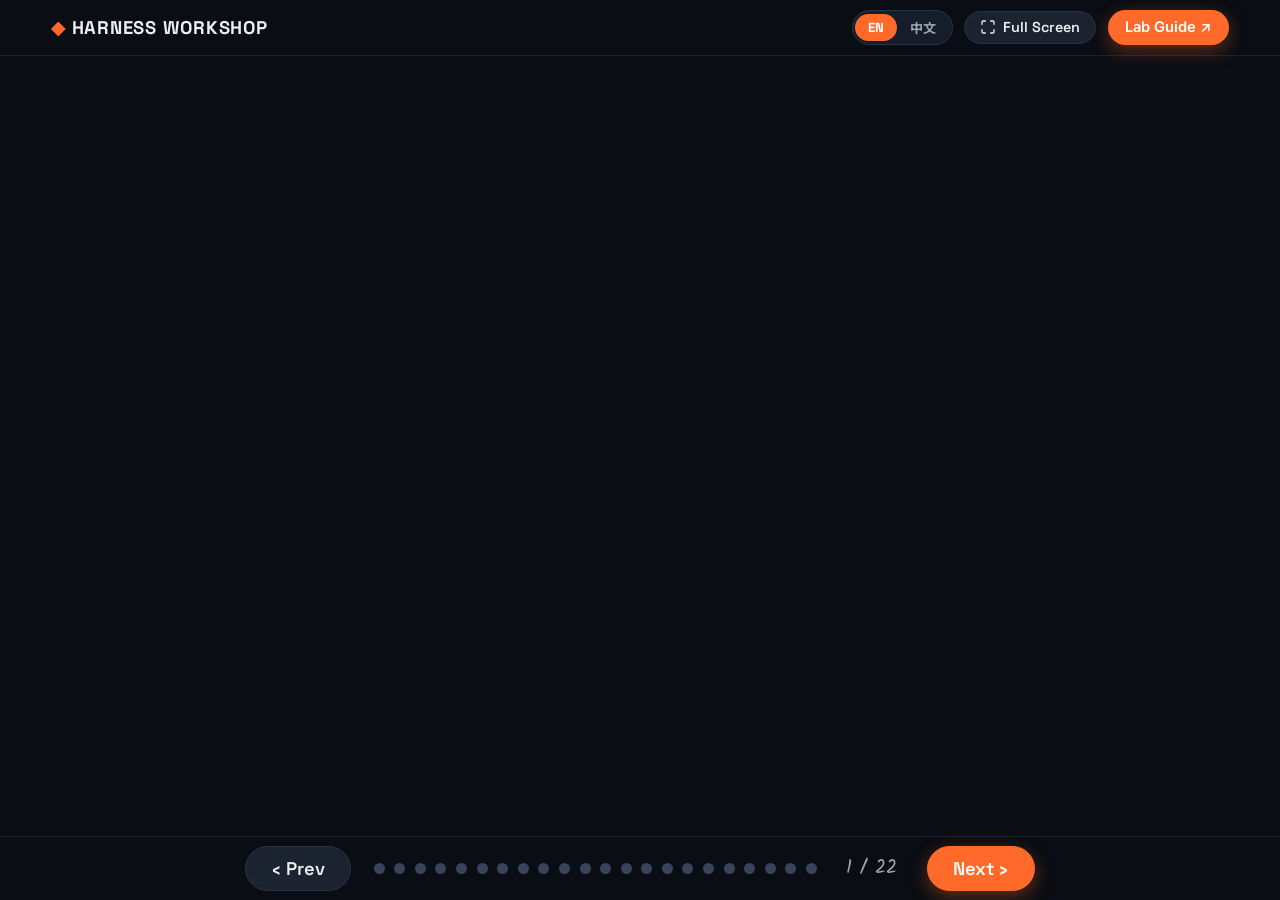
==== index.html @ 1cd55fbd "Harness Engineering 3-hour hands-on workshop site (maestro-site template, 22 slides + lab guide)" ====
<!DOCTYPE html>
<html lang="en">
<head>
<meta charset="UTF-8" />
<meta name="viewport" content="width=device-width, initial-scale=1.0, maximum-scale=1.0, user-scalable=no" />
<title>Harness Engineering — 3-Hour Hands-On Workshop</title>
<meta name="description" content="A 3-hour hands-on workshop from Harness Engineering: Design Patterns for Securing Long-Horizon Multi-Agent AI Systems, by Ken Huang. Ten runnable labs, no cloud account, no paid model API." />
<link rel="icon" type="image/svg+xml" href="assets/favicon.svg" />
<link rel="icon" type="image/png" sizes="32x32" href="assets/favicon-32.png" />
<link rel="icon" href="assets/favicon.ico" sizes="any" />
<link rel="apple-touch-icon" href="assets/apple-touch-icon.png" />
<meta name="theme-color" content="#0b0e14" />
<link rel="preconnect" href="https://fonts.googleapis.com" />
<link rel="preconnect" href="https://fonts.gstatic.com" crossorigin />
<link href="https://fonts.googleapis.com/css2?family=Space+Grotesk:wght@400;500;600;700&family=Inter:wght@400;500;600;700&family=Kalam:wght@400;700&family=Noto+Sans+SC:wght@400;500;600;700&display=swap" rel="stylesheet" />
<link rel="stylesheet" href="assets/style.css" />
</head>
<body>

<header class="bar">
  <span class="bar__brand"><span class="bar__logo">◆</span> HARNESS WORKSHOP</span>
  <span class="bar__title" id="slideTitle"></span>
  <div class="bar__actions">
    <div class="lang" role="group" aria-label="Language">
      <button type="button" class="lang__btn" data-lang="en">EN</button>
      <button type="button" class="lang__btn" data-lang="zh">中文</button>
    </div>
    <button class="bar__btn" id="fsBtn" aria-label="Toggle Fullscreen (F)" title="Toggle Fullscreen (F)">
      <svg class="icon icon--expand" viewBox="0 0 24 24" width="16" height="16" fill="none" stroke="currentColor" stroke-width="2" stroke-linecap="round" stroke-linejoin="round" aria-hidden="true"><path d="M8 3H5a2 2 0 0 0-2 2v3m18 0V5a2 2 0 0 0-2-2h-3m0 18h3a2 2 0 0 0 2-2v-3M3 16v3a2 2 0 0 0 2 2h3"/></svg>
      <svg class="icon icon--compress" viewBox="0 0 24 24" width="16" height="16" fill="none" stroke="currentColor" stroke-width="2" stroke-linecap="round" stroke-linejoin="round" aria-hidden="true"><path d="M8 3v3a2 2 0 0 1-2 2H3m18 0h-3a2 2 0 0 1-2-2V3m0 18v-3a2 2 0 0 1 2-2h3M3 16h3a2 2 0 0 1 2 2v3"/></svg>
      <span class="bar__btn-label" data-i18n="ui.fullscreen">Full Screen</span>
    </button>
    <a class="bar__cta" href="labs.html" data-i18n="ui.launch">Lab Guide ↗</a>
  </div>
</header>

<main class="deck" id="deck">

  <!-- ============ 1 · TITLE ============ -->
  <section class="slide slide--title" data-title="">
    <div class="slide__in center">
      <div class="hero__grid"></div>
      <span class="eyebrow">Hands-On Workshop · 3 Hours · 10 Labs</span>
      <h1 class="hero__title">Harness Engineering</h1>
      <p class="hero__acronym">Design Patterns for Securing <b>Long-Horizon</b> Multi-Agent AI Systems</p>
      <p class="hero__sub">Build the control plane. Run the labs. Read the evidence.</p>
      <p class="hero__by">Presented by <strong>Ken Huang</strong><br/>Fellow &amp; Co-Chair of CSA AI Safety Working Groups · CEO, DistributedApps.ai</p>
      <a class="hero__site" href="https://github.com/kenhuangus/Harness-Engineering-Design-Patterns" target="_blank" rel="noopener">github.com/kenhuangus/Harness-Engineering-Design-Patterns ↗</a>
    </div>
  </section>

  <!-- ============ 2 · ABOUT ============ -->
  <section class="slide" data-title="About Speaker">
    <div class="slide__in">
      <span class="kicker">About Speaker</span>
      <h2 class="h2">Ken Huang, CISSP</h2>
      <div class="about">
        <ul class="about__list">
          <li><span>📚</span> <span>AI Book Author &amp; Speaker (Harness Engineering, MAESTRO)</span></li>
          <li><span>🎓</span> <span>Adjunct Professor, University of San Francisco</span></li>
          <li><span>🛡️</span> <span>OWASP AIVSS Project Lead</span></li>
          <li><span>🤝</span> <span>Fellow &amp; Co-Chair of two CSA AI Safety Working Groups</span></li>
          <li><span>🔟</span> <span>Core Member, OWASP Top 10 for LLM Applications</span></li>
          <li><span>🏛️</span> <span>AIUC-1 Consortium Member</span></li>
          <li><span>🔬</span> <span>Grant Review Member for Schmidt Sciences</span></li>
          <li><span>🧑‍🏫</span> <span>EC-Council Instructor — Generative AI for Cyber Security</span></li>
          <li><span>🚀</span> <span>CEO of</span> <a class="link" href="https://distributedapps.ai/" target="_blank" rel="noopener noreferrer">DistributedApps.ai</a></li>
        </ul>
        <div class="about__books-card">
          <div class="about__books-header">
            <span>📚 The book for this workshop</span>
            <a href="https://www.amazon.com/dp/B0HF3F86YM" target="_blank" rel="noopener noreferrer">Amazon Page ➔</a>
          </div>
          <div style="padding:1rem;display:flex;gap:1rem;align-items:center">
            <a href="https://www.amazon.com/dp/B0HF3F86YM" target="_blank" rel="noopener noreferrer"><img src="assets/images/books/harness_engineering.jpg" alt="Harness Engineering book cover" style="width:150px" /></a>
            <div>
              <p style="margin:.2rem 0"><strong>Harness Engineering</strong></p>
              <p style="margin:.2rem 0">Design Patterns for Securing Long-Horizon Multi-Agent AI Systems</p>
              <p style="margin:.2rem 0">Packt · 10 chapters · Ken Huang</p>
              <p style="margin:.2rem 0">Companion labs: <a class="link" href="https://github.com/kenhuangus/Harness-Engineering-Design-Patterns" target="_blank" rel="noopener">Harness-Engineering-Design-Patterns</a></p>
            </div>
          </div>
        </div>
      </div>
    </div>
  </section>

  <!-- ============ 3 · THESIS ============ -->
  <section class="slide" data-title="The Thesis">
    <div class="slide__in">
      <span class="kicker">The Thesis · Chapter 1</span>
      <h2 class="h2">The harness is the control plane. Not the prompt.</h2>
      <p class="lead">A long-horizon agent reads new context, delegates to new agents, resumes tomorrow, and changes memory. A prompt cannot check those transitions. A harness can.</p>
      <div class="labgrid--3">
        <div class="card"><h3 class="h3">What the harness mediates</h3><p>What agents may know, remember, decide, delegate, execute, observe, resume, and improve.</p></div>
        <div class="card"><h3 class="h3">How you judge it</h3><p>Every control leaves evidence: a decision, a checkpoint, a ledger entry, a trace envelope, a hash.</p></div>
        <div class="card"><h3 class="h3">How you improve it</h3><p>Hill climbing with mandatory gates. A step counts only when the score rises and identity, intent, tool, runtime, and evidence gates stay in place.</p></div>
      </div>
      <p class="lead" style="margin-top:1rem">Today you run that argument as code. No cloud account. No paid model API. No live secrets. Python 3.11+ and the standard library only.</p>
    </div>
  </section>

  <!-- ============ 4 · AGENDA ============ -->
  <section class="slide" data-title="Agenda · 180 Minutes">
    <div class="slide__in">
      <span class="kicker">Agenda · 180 Minutes</span>
      <h2 class="h2">Four blocks. Ten labs. One capstone.</h2>
      <div class="timeline">
        <div class="card"><div class="t-time">0:00–0:10</div><div class="t-name">Setup</div><p>Clone, install, run all 10 labs. Green check before Block A.</p></div>
        <div class="card"><div class="t-time">0:10–0:45</div><div class="t-name">Block A · Ch 1–2</div><p>Control plane. Graduated autonomy.</p></div>
        <div class="card"><div class="t-time">0:45–1:25</div><div class="t-name">Block B · Ch 3–5</div><p>Identity. Intent. Context.</p></div>
        <div class="card"><div class="t-time">1:25–2:05</div><div class="t-name">Block C · Ch 6–8</div><p>Memory. Observability. Runtime steering.</p></div>
        <div class="card"><div class="t-time">2:05–2:45</div><div class="t-name">Block D · Ch 9–10</div><p>Fleet. Data governance. Capstone.</p></div>
        <div class="card"><div class="t-time">2:45–3:00</div><div class="t-name">Debrief</div><p>Production mapping. What to do Monday.</p></div>
      </div>
      <p class="lead">Each block follows the same rhythm: 10 minutes of concept, 20–25 minutes of hands-on lab, 5 minutes of evidence review. The lab guide lists every command and every expected result.</p>
    </div>
  </section>

  <!-- ============ 5 · SETUP ============ -->
  <section class="slide" data-title="Setup · 10 Minutes">
    <div class="slide__in">
      <span class="kicker">Setup · 0:00–0:10</span>
      <h2 class="h2">Get to a green run before Block A</h2>
      <div class="code">git clone https://github.com/kenhuangus/Harness-Engineering-Design-Patterns.git
cd Harness-Engineering-Design-Patterns
python3 -m venv .venv &amp;&amp; source .venv/bin/activate
python -m pip install -e .
python -m harnesslab.cli list
python -m harnesslab.cli run all</div>
      <ul class="check">
        <li><b>Check 1:</b> <code>harnesslab list</code> shows ch01–ch10.</li>
        <li><b>Check 2:</b> <code>run all</code> prints PASS for all 10 chapters. ch01 scores 0.980. ch02–ch10 score 1.000.</li>
        <li><b>Check 3:</b> <code>python -m unittest discover -s tests</code> prints OK, 5 tests.</li>
      </ul>
      <p class="lead">Stuck on install? Use a virtual environment. System Python on Debian/Ubuntu refuses <code>pip install</code> outside a venv (PEP 668). No API key, no account, and no network call is needed after the clone.</p>
    </div>
  </section>

  <!-- ============ 6 · BLOCK A CONCEPT ============ -->
  <section class="slide" data-title="Block A · Ch 1 Control Plane">
    <div class="slide__in">
      <span class="kicker">Block A · 0:10–0:45 · Chapter 1</span>
      <h2 class="h2">Eight planes. One unsafe swarm.</h2>
      <p class="lead">Chapter 1 starts with <code>shared-deploy-swarm</code>: a planner, researcher, coder, and deployer share one broad credential, mix public issue comments with internal notes, and deploy with no checkpoint. The lab maps that swarm to a secure harness.</p>
      <div class="labgrid--3">
        <div class="card"><h3 class="h3">Identity · Intent · Tools</h3><p>Named agents. Purpose-bound contracts. Registered tools with risk and data class.</p></div>
        <div class="card"><h3 class="h3">Context · Memory</h3><p>Trust tiers and provenance. A firewall on durable memory writes.</p></div>
        <div class="card"><h3 class="h3">Runtime · Evidence · Governance</h3><p>Checkpoints and pause. A control-evidence matrix. Hill-climb rules that keep mandatory gates.</p></div>
      </div>
      <p class="lead">Book sections 1.1–1.12: the new problem, the control plane, the vocabulary, threat modeling, benchmarks, and hill climbing as controlled improvement.</p>
    </div>
  </section>

  <!-- ============ 7 · LAB A1 ============ -->
  <section class="slide slide--alt" data-title="Lab A1 · ch01">
    <div class="slide__in">
      <span class="kicker">Lab A1 · Chapter 1 · 15 minutes</span>
      <h2 class="h2">Run ch01. Read the decisions, not the summary.</h2>
      <div class="code">python -m harnesslab.cli run ch01 --json &gt; ch01.json
python -m chapters.ch01.run</div>
      <ul class="check">
        <li><b>Find:</b> the safe patch to the internal repo — allowed, because intent, tool gateway, budget, and data routing agree.</li>
        <li><b>Find:</b> five blocked or escalated paths — poisoned memory write, vault read, deploy attempt, privileged operation, unapproved egress.</li>
        <li><b>Find:</b> the quarantined external comment — injection markers plus the lethal-trifecta pattern (private data + tool + external sink).</li>
        <li><b>Find:</b> the checkpoint before deployment, and the hill-climb path 0.24 → 0.96 across six accepted candidates.</li>
      </ul>
      <p class="lead">Expected result: <span class="score">PASS, score 0.980</span>. Compare your run with the committed evidence in <code>chapters/ch01/LabResult/</code>.</p>
    </div>
  </section>

  <!-- ============ 8 · CH2 CONCEPT ============ -->
  <section class="slide" data-title="Block A · Ch 2 Autonomy">
    <div class="slide__in">
      <span class="kicker">Block A · Chapter 2 · The Reversibility Test</span>
      <h2 class="h2">Autonomy is a ladder, not a switch.</h2>
      <p class="lead">Chapter 2 sorts actions by reversibility: read-only, reversible write, costly reversible, irreversible. A read is not a customer email. A customer email is not a deleted record. Each level gets its own control.</p>
      <div class="labgrid--3">
        <div class="card"><h3 class="h3">Automatic</h3><p>Low-risk work runs. Capability budgets cap the spend per run and across runs.</p></div>
        <div class="card"><h3 class="h3">Supervised</h3><p>Externally visible work queues for a human. The approval packet binds the decision to the exact payload.</p></div>
        <div class="card"><h3 class="h3">Blocked</h3><p>Some controls are non-waivable. No reviewer may approve secret access by waiver.</p></div>
      </div>
      <p class="lead">Book section 2.13, the Autonomy Review Board: mission, action catalog, approval workflow, budgets, long-horizon controls, evidence. Use it in the capstone to judge your own extension.</p>
    </div>
  </section>

  <!-- ============ 9 · LAB A2 ============ -->
  <section class="slide slide--alt" data-title="Lab A2 · ch02">
    <div class="slide__in">
      <span class="kicker">Lab A2 · Chapter 2 · 15 minutes</span>
      <h2 class="h2">Run ch02. Watch the budget run out.</h2>
      <div class="code">python -m harnesslab.cli run ch02 --json</div>
      <ul class="check">
        <li><b>Find:</b> the reversible patch — allowed. The customer communication — queued for review, not sent.</li>
        <li><b>Find:</b> the budget-exhaustion denial, and the blocked irreversible customer-data action.</li>
        <li><b>Find:</b> the rejected secret-access waiver, the renewed long-running lease after expiry, and the rollback hook after the reversible write.</li>
      </ul>
      <p class="lead">Expected result: <span class="score">PASS, score 1.000</span>. Discussion: which of your own agent actions belong on each rung, and what is the maximum harm one run may cause before it stops?</p>
    </div>
  </section>

  <!-- ============ 10 · BLOCK B CONCEPT ============ -->
  <section class="slide" data-title="Block B · Ch 3 Identity + Ch 4 Intent">
    <div class="slide__in">
      <span class="kicker">Block B · 0:45–1:25 · Chapters 3–4</span>
      <h2 class="h2">Who is acting, and for what purpose?</h2>
      <p class="lead">Chapter 3 replaces shared tokens with per-agent and per-task identity: short-lived, audience-bound, revocable credentials, with a delegation chain that names the parent. Chapter 4 binds the run to an intent contract: tools, data, risk, evidence, and when reauthorization is required.</p>
      <div class="labgrid">
        <div class="card"><h3 class="h3">Identity envelope</h3><p>Agent, task, credential, delegation, audience, resource. Verification needs both the allow and the deny: the same credential must work for ticketing and fail for the repo.</p></div>
        <div class="card"><h3 class="h3">Intent contract</h3><p>“Help with billing” is not an all-access pass. Drift is detected when the run reads new context, resumes, or follows a subgoal outside the approved purpose. Objective hijacking is a drift case, not a new category.</p></div>
      </div>
      <p class="lead">Book sections 3.3–3.10 and 4.2–4.7. Long-horizon point: credentials expire, pause, resume, and renew. Intent expires too, and resume must revalidate it.</p>
    </div>
  </section>

  <!-- ============ 11 · LAB B1 ============ -->
  <section class="slide slide--alt" data-title="Lab B1 · ch03 + ch04">
    <div class="slide__in">
      <span class="kicker">Lab B1 · Chapters 3–4 · 20 minutes</span>
      <h2 class="h2">Run ch03, then ch04. Trace one credential.</h2>
      <div class="code">python -m harnesslab.cli run ch03 --json
python -m harnesslab.cli run ch04 --json</div>
      <ul class="check">
        <li><b>ch03:</b> four agent identities (planner, reader, patcher, auditor), separate task identities, audience mismatch on the repo, expired credential denied, delegation chain <code>agent-planner → agent-patcher</code>, revocation denied on re-use.</li>
        <li><b>ch04:</b> the billing remediation agent stays inside its purpose. Tool scope, data scope, risk, evidence, stale goals, and resume state are each checked. Work outside the purpose needs a new authorization.</li>
      </ul>
      <p class="lead">Expected results: <span class="score">PASS, 1.000</span> for both. Exercise: write the intent contract for one workflow you own — tools, data, risk ceiling, evidence, expiry — in five lines.</p>
    </div>
  </section>

  <!-- ============ 12 · CH5 CONCEPT ============ -->
  <section class="slide" data-title="Block B · Ch 5 Context">
    <div class="slide__in">
      <span class="kicker">Block B · Chapter 5 · Trust Tiers</span>
      <h2 class="h2">Context is a security boundary.</h2>
      <p class="lead">Chapter 5 asks which classified, provenance-bound, freshness-checked context is safe to release into this step of this run. Relevance is not authority. A public issue comment can be relevant and still carry instructions.</p>
      <div class="labgrid--3">
        <div class="card"><h3 class="h3">Trust tiers</h3><p>Release only fresh, trusted context. Provenance must be able to testify where each item came from.</p></div>
        <div class="card"><h3 class="h3">Quarantine</h3><p>External material is isolated, not deleted. Quarantine evidence is preserved for review.</p></div>
        <div class="card"><h3 class="h3">Lethal trifecta</h3><p>Private data + tool access + external sink, in one step, is blocked. Each part alone looks harmless.</p></div>
      </div>
      <p class="lead">Book sections 5.4–5.9: trust tiers, provenance, isolation and quarantine, poisoning in RAG, tools, and subagents, profile-based configuration, compaction and refresh.</p>
    </div>
  </section>

  <!-- ============ 13 · LAB B2 ============ -->
  <section class="slide slide--alt" data-title="Lab B2 · ch05">
    <div class="slide__in">
      <span class="kicker">Lab B2 · Chapter 5 · 15 minutes</span>
      <h2 class="h2">Run ch05. Quarantine the poisoned item.</h2>
      <div class="code">python -m harnesslab.cli run ch05 --json</div>
      <ul class="check">
        <li><b>Find:</b> the high-assurance context profile selected, and only fresh trusted context released.</li>
        <li><b>Find:</b> the external item quarantined with its findings, and the lethal-trifecta egress blocked.</li>
        <li><b>Find:</b> the checkpoint taken for the long-running agent, with quarantine evidence persisted.</li>
      </ul>
      <p class="lead">Expected result: <span class="score">PASS, score 1.000</span>. Discussion: where does untrusted text enter your own pipeline — tickets, web pages, tool output, subagent summaries — and which tier does each source sit in?</p>
    </div>
  </section>

  <!-- ============ 14 · BLOCK C CONCEPT ============ -->
  <section class="slide" data-title="Block C · Ch 6 Memory + Ch 7 Observability">
    <div class="slide__in">
      <span class="kicker">Block C · 1:25–2:05 · Chapters 6–7</span>
      <h2 class="h2">Memory changes future behavior. Traces prove it.</h2>
      <p class="lead">Chapter 6 gates memory writes: candidate state becomes authorized memory only through a firewall, a ledger, and a handoff path. Chapter 7 turns traces into evidence: decision traces, evidence envelopes, artifact hashes, and evals as executable risk controls.</p>
      <div class="labgrid">
        <div class="card"><h3 class="h3">Memory firewall + ledger</h3><p>Writes are gated by source trust. Promotion goes through handoff. Tenants are isolated. Records expire by TTL. Poisoned memory is tombstoned on rollback, not silently edited.</p></div>
        <div class="card"><h3 class="h3">Evidence traces</h3><p>Redacted spans, sealed evidence, replay bundles. A benchmark regression is proof, not an opinion. Recursive self-improvement stops at a governance boundary.</p></div>
      </div>
      <p class="lead">Book sections 6.3–6.7 and 7.2–7.9. Long-horizon point: memory and traces outlive the run that created them. That is why both need a control plane.</p>
    </div>
  </section>

  <!-- ============ 15 · LAB C1 ============ -->
  <section class="slide slide--alt" data-title="Lab C1 · ch06 + ch07">
    <div class="slide__in">
      <span class="kicker">Lab C1 · Chapters 6–7 · 20 minutes</span>
      <h2 class="h2">Run ch06, then ch07. Follow one memory record.</h2>
      <div class="code">python -m harnesslab.cli run ch06 --json
python -m harnesslab.cli run ch07 --json</div>
      <ul class="check">
        <li><b>ch06:</b> a gated write, a handoff promotion, a ledger entry, tenant isolation, a TTL expiry, and a tombstone on rollback. A poisoned write is denied before it becomes durable behavior.</li>
        <li><b>ch07:</b> a risky action observed with redacted traces, evidence sealed with artifact hashes, a replay bundle built, a benchmark regression detected, and a hill-climbing eval loop governed.</li>
      </ul>
      <p class="lead">Expected results: <span class="score">PASS, 1.000</span> for both. Exercise: name the one artifact from each lab an auditor would ask for first, and why.</p>
    </div>
  </section>

  <!-- ============ 16 · CH8 CONCEPT ============ -->
  <section class="slide" data-title="Block C · Ch 8 Runtime Steering">
    <div class="slide__in">
      <span class="kicker">Block C · Chapter 8 · After the Run Starts</span>
      <h2 class="h2">Steer a run that is already in motion.</h2>
      <p class="lead">Chapters 1–7 shape a run before it starts. Chapter 8 covers the rest: a ticket gains a hostile comment mid-run, a tool is reclassified, a new policy lands while the agent is halfway through a task. The harness must intervene without destroying forensic evidence.</p>
      <div class="labgrid--3">
        <div class="card"><h3 class="h3">Observe → warn → pause</h3><p>Intervention is graded. Not every signal is a kill.</p></div>
        <div class="card"><h3 class="h3">Block → kill → contain</h3><p>Unsafe output is blocked. A retrying subtask is killed. A compromised part is contained.</p></div>
        <div class="card"><h3 class="h3">Recover → replay → compensate</h3><p>Resume from a checkpoint. Replay the evidence. Roll back with compensation. Bounded policy overlays expire.</p></div>
      </div>
      <p class="lead">Book sections 8.1–8.5: approvals to interrupts, runtime policy injection, circuit breakers and kill switches, containment, checkpoints, replay, fork, and rollback.</p>
    </div>
  </section>

  <!-- ============ 17 · LAB C2 ============ -->
  <section class="slide slide--alt" data-title="Lab C2 · ch08">
    <div class="slide__in">
      <span class="kicker">Lab C2 · Chapter 8 · 15 minutes</span>
      <h2 class="h2">Run ch08. Pause the run, keep the evidence.</h2>
      <div class="code">python -m harnesslab.cli run ch08 --json</div>
      <ul class="check">
        <li><b>Find:</b> the warning on hostile context, then the pause, the blocked unsafe output, and the killed retrying subtask.</li>
        <li><b>Find:</b> recovery from checkpoint, replay of evidence, safe rollback with compensation, and the bounded policy overlay expiring before completion.</li>
      </ul>
      <p class="lead">Expected result: <span class="score">PASS, score 1.000</span>. Discussion: in your own platform, who can pause a live run, and does the pause preserve a resumable state?</p>
    </div>
  </section>

  <!-- ============ 18 · BLOCK D CONCEPT ============ -->
  <section class="slide" data-title="Block D · Ch 9 Fleet + Ch 10 Governance">
    <div class="slide__in">
      <span class="kicker">Block D · 2:05–2:45 · Chapters 9–10</span>
      <h2 class="h2">One safe agent is not a safe fleet.</h2>
      <p class="lead">Chapter 9 admits work before executing it: tenant bulkheads, fair admission, back-pressure, idempotent retries, compromised-worker containment, capacity governance. Chapter 10 makes data governance runtime: classification is a fact carried through tools, memory, traces, and output — not a note in a policy document.</p>
      <div class="labgrid">
        <div class="card"><h3 class="h3">Fleet</h3><p>Work is admitted, queued, and leased. Back-pressure is a signal. Retries repeat only idempotent actions. A compromised worker is quarantined, not trusted to self-report.</p></div>
        <div class="card"><h3 class="h3">Data governance</h3><p>Labels persist across resume. Egress and residency are checked at runtime. Secret leakage escalates. Erasure is proved across memory and trace evidence.</p></div>
      </div>
      <p class="lead">Book sections 9.2–9.8 and 10.3–10.10. Long-horizon point: scale and data handling are where a demo that looked safe becomes a system that fails quietly.</p>
    </div>
  </section>

  <!-- ============ 19 · LAB D ============ -->
  <section class="slide slide--alt" data-title="Lab D · ch09 + ch10">
    <div class="slide__in">
      <span class="kicker">Lab D · Chapters 9–10 · 20 minutes</span>
      <h2 class="h2">Run ch09, then ch10. Break the fleet on purpose.</h2>
      <div class="code">python -m harnesslab.cli run ch09 --json
python -m harnesslab.cli run ch10 --json</div>
      <ul class="check">
        <li><b>ch09:</b> tenant bulkheads, queues, quotas, rate-limit back-pressure, an idempotent retry, a quarantined compromised worker, and a capacity epoch.</li>
        <li><b>ch10:</b> labeled data routed through approved profiles, unsafe egress blocked, residency drift blocked, secret leakage escalated, labels persisted across resume, erasure proved.</li>
      </ul>
      <p class="lead">Expected results: <span class="score">PASS, 1.000</span> for both. These two labs are the capstone input: pick one failure from either lab and extend it.</p>
    </div>
  </section>

  <!-- ============ 20 · CAPSTONE ============ -->
  <section class="slide" data-title="Capstone · Extend One Lab">
    <div class="slide__in">
      <span class="kicker">Capstone · 2:25–2:45 · 20 minutes</span>
      <h2 class="h2">Extend one lab with one realistic failure.</h2>
      <p class="lead">Pick one. Implement it in the chapter scenario, run it, and show the new decision in the JSON. The control must preserve useful agency while the run stays bounded, justified, traced, interruptible, and recoverable.</p>
      <div class="labgrid--3">
        <div class="card"><h3 class="h3">1 · Stale approval</h3><p>An approval granted before a pause is used after resume. Require reauthorization.</p></div>
        <div class="card"><h3 class="h3">2 · Borrowed credential</h3><p>A subagent uses its parent credential. Deny it; issue a task-scoped credential instead.</p></div>
        <div class="card"><h3 class="h3">3 · Poisoned memory</h3><p>An untrusted source promotes a durable rule. Gate the write; tombstone the record.</p></div>
        <div class="card"><h3 class="h3">4 · Thin trace</h3><p>A trace omits an artifact hash. Fail the eval until the envelope is complete.</p></div>
        <div class="card"><h3 class="h3">5 · Unsafe retry</h3><p>A retry repeats a non-idempotent action. Make the retry idempotent or block it.</p></div>
        <div class="card"><h3 class="h3">6 · Lost label</h3><p>A data label disappears before egress. Block egress until the label is restored.</p></div>
      </div>
      <p class="lead">Demo format, 2 minutes per team: the failure, the control, the decision in the JSON, and the artifact an auditor would read.</p>
    </div>
  </section>

  <!-- ============ 21 · PRODUCTION ============ -->
  <section class="slide slide--dark" data-title="Production Mapping">
    <div class="slide__in">
      <span class="kicker kicker--light">Debrief · 2:45–3:00</span>
      <h2 class="h2 h2--light">Where each pattern lives in production</h2>
      <p class="lead lead--light">Do not copy the lab code into production. Map each decision to the system that owns it, then ask what evidence would convince a reviewer that the control worked.</p>
      <table class="ftable" style="color:#eceef2">
        <thead><tr><th>Lab control</th><th>Production owner</th><th>Evidence to demand</th></tr></thead>
        <tbody>
          <tr><td>Credential broker, delegation chain</td><td>Identity plane / model gateway</td><td>Audience-bound credential, revocation record</td></tr>
          <tr><td>Intent contract, drift detection</td><td>Workflow engine / policy engine</td><td>Contract version, reauthorization event</td></tr>
          <tr><td>Context firewall, quarantine</td><td>Retrieval pipeline / tool gateway</td><td>Quarantine record with provenance</td></tr>
          <tr><td>Memory firewall, ledger</td><td>Memory service</td><td>Ledger entry, tombstone on rollback</td></tr>
          <tr><td>Trace envelope, evals</td><td>Observability backend / CI</td><td>Artifact hash, regression result</td></tr>
          <tr><td>Pause, checkpoint, rollback</td><td>Runtime / platform service</td><td>Checkpoint id, resume validation</td></tr>
          <tr><td>Bulkheads, quotas, idempotency</td><td>Fleet scheduler</td><td>Admission record, retry key</td></tr>
          <tr><td>Classification, egress, erasure</td><td>Data governance gateway</td><td>Label lineage, erasure proof</td></tr>
        </tbody>
      </table>
    </div>
  </section>

  <!-- ============ 22 · CLOSE ============ -->
  <section class="slide slide--dark" data-title="Close">
    <div class="slide__in">
      <div class="contact">
        <div>
          <span class="kicker kicker--light">Close · What to do Monday</span>
          <h2 class="h2 h2--light">Leave with one contract, not ten terms.</h2>
          <p class="lead lead--light">1 · Pick one agent workflow you own. 2 · Write its intent contract: tools, data, risk ceiling, evidence, expiry. 3 · Run the matching HarnessLab chapter against it. 4 · Bring the gaps to an Autonomy Review Board (Chapter 2, section 2.13).</p>
          <div class="sources">
            <span class="sources__label">Resources</span>
            <a href="https://github.com/kenhuangus/Harness-Engineering-Design-Patterns" target="_blank" rel="noopener">Labs repo — Harness-Engineering-Design-Patterns ↗</a>
            <a href="https://www.amazon.com/dp/B0HF3F86YM" target="_blank" rel="noopener">Book — Harness Engineering (Packt) ↗</a>
            <a href="labs.html">Lab Guide — full commands and expected results ↗</a>
            <a href="https://kenhuangus.github.io/maestro-site/" target="_blank" rel="noopener">MAESTRO — the companion threat-modeling deck ↗</a>
          </div>
          <a class="btn btn--accent" href="https://github.com/kenhuangus/Harness-Engineering-Design-Patterns" target="_blank" rel="noopener">Clone the labs ↗</a>
        </div>
        <figure class="contact__card">
          <img src="assets/contact-card.png" alt="Ken Huang contact card with QR code" />
        </figure>
      </div>
    </div>
  </section>

</main>

<nav class="ctrl">
  <button class="ctrl__btn" id="prevBtn" aria-label="Previous slide" data-i18n="ui.prev" data-i18n-aria="ui.prevAria">‹ Prev</button>
  <div class="dots" id="dots"></div>
  <span class="ctrl__count" id="count">1 / 22</span>
  <button class="ctrl__btn ctrl__btn--accent" id="nextBtn" aria-label="Next slide" data-i18n="ui.next" data-i18n-aria="ui.nextAria">Next ›</button>
</nav>
<div class="progress" id="progress"></div>

<script src="assets/i18n.js"></script>
<script src="assets/rough.min.js"></script>
<script src="assets/deck.js"></script>
</body>
</html>
---- assets/style.css ----
/* ============ MAESTRO slide deck — GauntletAI-inspired ============
   Scaled +25% Text & Layout for Maximum Fullscreen Impact
   ================================================================== */
:root{
  --ink:#0b0e14; --ink-2:#11151f; --paper:#fdfcf9; --paper-2:#f4f1ea;
  --line:#e6e1d6; --text:#1c1f26; --muted:#5d6470;
  --accent:#ff6a2b; --accent-2:#ffb454;
  --blue:#1971c2; --red:#e03131; --green:#2f9e44; --teal:#0c8599;
  --violet:#9c36b5; --orange:#f08c00; --grape:#7048e8;
  --shadow:0 10px 40px rgba(11,14,20,.10);
  --hand:'Kalam',cursive; --bar-h:56px; --ctrl-h:64px;
}
*{box-sizing:border-box}
html,body{height:100%;margin:0;overflow:hidden}
body{font-family:'Inter',system-ui,sans-serif;color:var(--text);background:var(--ink);
  line-height:1.52;-webkit-font-smoothing:antialiased}
h1,h2,h3{font-family:'Space Grotesk',sans-serif;line-height:1.10;margin:0}
img{max-width:100%;display:block}
a{color:inherit}

/* ---------- top bar ---------- */
.bar{position:fixed;top:0;left:0;right:0;height:var(--bar-h);z-index:40;display:flex;
  align-items:center;gap:1.2rem;padding:0 4vw;background:rgba(11,14,20,.92);
  border-bottom:1px solid #1d2330;color:#eceef2;backdrop-filter:blur(8px)}
.bar__brand{font-family:'Space Grotesk';font-weight:700;letter-spacing:.04em;font-size:1.15rem;flex-shrink:0}
.bar__logo{color:var(--accent)}
.bar__title{font-family:var(--hand);color:var(--accent-2);font-size:1.15rem;margin:0 auto;text-align:center;white-space:nowrap;overflow:hidden;text-overflow:ellipsis}
.bar__actions{display:flex;align-items:center;gap:.7rem;flex-shrink:0}
.bar__btn{font-family:'Space Grotesk',sans-serif;font-size:.90rem;font-weight:600;color:#eceef2;
  background:#1b2230;border:1px solid #2a3344;border-radius:999px;padding:.42rem .95rem;
  display:inline-flex;align-items:center;gap:.45rem;cursor:pointer;
  transition:transform .12s,background .2s,border-color .2s,color .2s}
.bar__btn:hover{transform:translateY(-1px);background:#222a3a;border-color:var(--accent-2);color:#fff}
.bar__btn svg{display:block;flex-shrink:0}
.bar__btn .icon--compress{display:none}
.is-fullscreen .bar__btn .icon--expand,
:fullscreen .bar__btn .icon--expand,
:-webkit-full-screen .bar__btn .icon--expand{display:none}
.is-fullscreen .bar__btn .icon--compress,
:fullscreen .bar__btn .icon--compress,
:-webkit-full-screen .bar__btn .icon--compress{display:block}
.bar__cta{font-size:.92rem;font-weight:600;color:#fff;background:var(--accent);
  padding:.42rem 1.1rem;border-radius:999px;text-decoration:none;box-shadow:0 6px 18px rgba(255,106,43,.35);
  transition:transform .12s,box-shadow .2s;white-space:nowrap;display:inline-flex;align-items:center}
.bar__cta:hover{transform:translateY(-1px);box-shadow:0 8px 22px rgba(255,106,43,.45)}
.lang{display:inline-flex;align-items:center;background:#161d2a;border:1px solid #2a3344;border-radius:999px;padding:2px}
.lang__btn{font-family:'Space Grotesk','Noto Sans SC',sans-serif;font-size:.82rem;font-weight:700;letter-spacing:.03em;color:#9aa3b2;background:transparent;border:none;border-radius:999px;padding:.30rem .80rem;cursor:pointer;transition:background .15s,color .15s}
.lang__btn:hover{color:#fff}
.lang__btn.is-on{background:var(--accent);color:#fff}
html[lang="zh-CN"] body,.is-zh{font-family:'Noto Sans SC','Inter',system-ui,sans-serif}
.is-zh h1,.is-zh h2,.is-zh h3,.is-zh .h2,.is-zh .hero__title{font-family:'Noto Sans SC','Space Grotesk',sans-serif}
.is-zh .kicker,.is-zh .eyebrow,.is-zh .bar__title,.is-zh .cap,.is-zh .sources__label{font-family:'Noto Sans SC',var(--hand),sans-serif}

/* ---------- deck / slides ---------- */
.deck{position:fixed;top:var(--bar-h);left:0;right:0;bottom:var(--ctrl-h);overflow:hidden}
.slide{position:absolute;inset:0;display:flex;align-items:center;justify-content:center;
  padding:2.2vh 4vw;background:var(--paper);opacity:0;visibility:hidden;
  transform:translateX(40px);transition:opacity .45s ease,transform .45s ease,visibility .45s}
.slide.is-active{opacity:1;visibility:visible;transform:none;z-index:2}
.slide.is-prev{transform:translateX(-40px)}
.slide--alt{background:var(--paper-2)}
.slide--dark{background:radial-gradient(1100px 600px at 78% -10%,#1c2436 0%,var(--ink) 60%);color:#eceef2}
.slide__in{width:100%;max-width:1360px;max-height:100%;display:flex;flex-direction:column;justify-content:center}
.slide__in.center{align-items:center;text-align:center}

/* ---------- typography (+25% Boost) ---------- */
.kicker{font-family:var(--hand);color:var(--accent);font-size:clamp(1.25rem,2.8vh,1.55rem)}
.kicker--light{color:var(--accent-2)}
.h2{font-size:clamp(1.85rem,5.2vh,3.2rem);font-weight:700;letter-spacing:-.02em;margin:.25rem 0 .7rem}
.h2--light{color:#fff}
.h2sub{font-weight:400;font-size:.55em}
.h3{font-size:clamp(1.25rem,2.8vh,1.55rem);font-weight:600;margin-bottom:.6rem}
.lead{font-size:clamp(1.15rem,2.6vh,1.40rem);color:var(--muted);max-width:1020px;margin:.25rem 0 .5rem;line-height:1.45}
.lead--light{color:#aab1bf}
.muted{color:var(--muted)}
.link{color:var(--accent);font-weight:600;text-decoration:none;border-bottom:2px solid rgba(255,106,43,.3)}
.link--sm{font-size:.5em;vertical-align:middle;margin-left:.4rem}

/* ---------- title slide (+25% Boost) ---------- */
.slide--title{background:radial-gradient(1200px 600px at 75% -10%,#1c2436 0%,var(--ink) 55%);color:#f5f6f8}
.hero__grid{position:absolute;inset:0;opacity:.3;pointer-events:none;
  background-image:linear-gradient(rgba(255,255,255,.06) 1px,transparent 1px),
    linear-gradient(90deg,rgba(255,255,255,.06) 1px,transparent 1px);
  background-size:46px 46px;mask-image:radial-gradient(800px 480px at 60% 30%,#000,transparent 75%)}
.eyebrow{position:relative;display:inline-block;font-family:var(--hand);font-size:clamp(1.15rem,2.7vh,1.35rem);
  color:var(--accent-2);border:1.8px dashed rgba(255,180,84,.5);padding:.30rem 1.05rem;border-radius:999px;
  margin-bottom:1.6vh;transform:rotate(-1deg)}
.hero__title{position:relative;font-size:clamp(4.0rem,17vh,10.5rem);font-weight:700;letter-spacing:-.03em;
  background:linear-gradient(120deg,#fff 30%,var(--accent) 110%);-webkit-background-clip:text;background-clip:text;color:transparent}
.hero__acronym{position:relative;font-family:var(--hand);font-size:clamp(1.25rem,3.4vh,1.85rem);
  margin:.5vh 0 0;color:#cdd2db;letter-spacing:.01em}
.hero__acronym b{color:var(--accent-2);font-weight:700}
.hero__sub{position:relative;font-size:clamp(1.35rem,4.0vh,2.3rem);font-weight:400;margin:.7vh 0 2.5vh;color:#cdd2db}
.hero__sub strong{color:#fff;font-weight:600}
.hero__by{position:relative;color:#9aa2b1;font-size:clamp(1.10rem,2.6vh,1.30rem)}
.hero__by strong{color:#fff}
.hero__site{position:relative;display:inline-block;margin-top:1.6vh;font-family:var(--hand);
  font-size:clamp(1.15rem,2.6vh,1.40rem);color:var(--accent-2);text-decoration:none;
  border-bottom:1.5px solid rgba(255,180,84,.4);transition:color .2s,border-color .2s}
.hero__site:hover{color:#fff;border-color:#fff}

/* ---------- about (+25% Boost) ---------- */
.about{display:grid;grid-template-columns:1.02fr 1.08fr;gap:2.4vw;margin-top:1.6vh;align-items:start}
.about__list{list-style:none;padding:0;margin:0;display:grid;gap:.85vh}
.about__list li{display:flex;gap:.75rem;align-items:center;font-size:clamp(.95rem,2.12vh,1.15rem);
  background:#fff;border:1px solid var(--line);border-radius:10px;padding:.70vh 1.05rem;box-shadow:var(--shadow)}
.about__list span{font-size:1.25rem}
.about__books-card{background:#fff;border:1px solid var(--line);border-radius:14px;overflow:hidden;box-shadow:var(--shadow);display:flex;flex-direction:column}
.about__books-header{background:rgba(255,106,43,.08);padding:.70vh 1.05rem;border-bottom:1px solid var(--line);display:flex;justify-content:space-between;align-items:center;font-family:'Space Grotesk',sans-serif;font-weight:700;font-size:clamp(.92rem,2.0vh,1.08rem);white-space:nowrap;gap:.6rem}
.about__books-header a{font-family:var(--hand);font-size:clamp(1.0rem,2.25vh,1.18rem);color:var(--accent);text-decoration:none;font-weight:700;white-space:nowrap;flex-shrink:0}
.about__books-header a:hover{text-decoration:underline}
.about__books-grid{display:grid;grid-template-columns:repeat(6,1fr);gap:.45rem;padding:.70rem;background:#fafaf8}
.about__book-item{display:flex;flex-direction:column;align-items:center;background:#fff;border:1px solid var(--line);border-radius:6px;padding:.32rem .20rem;text-decoration:none;box-shadow:0 1px 4px rgba(0,0,0,.04);transition:transform .18s,border-color .18s,box-shadow .18s}
.about__book-item:hover{transform:translateY(-2px);border-color:var(--accent);box-shadow:0 4px 12px rgba(255,106,43,.18)}
.about__book-cover{width:100%;height:clamp(82px,12.0vh,115px);object-fit:contain;border-radius:3px}
.about__book-title{font-size:.65rem;font-weight:700;color:var(--ink);text-align:center;line-height:1.18;margin-top:.22rem;white-space:nowrap;overflow:hidden;text-overflow:ellipsis;width:100%;display:block}
.about__book-tag{font-size:.55rem;font-weight:800;color:var(--accent);background:rgba(255,106,43,.1);padding:.06rem .25rem;border-radius:2px;margin-top:.12rem;text-transform:uppercase;letter-spacing:.02em;white-space:nowrap;line-height:1.1}

/* ---------- why (+25% Boost) ---------- */
.why__grid{display:grid;grid-template-columns:1.05fr .95fr;gap:2.0vw;margin-top:1.4vh;min-height:0}
.card{background:#fff;border:1px solid var(--line);border-radius:18px;padding:1.6vh 1.4vw;box-shadow:var(--shadow)}
.card--draw{background:linear-gradient(180deg,#fff,#fdfbf6);display:flex;flex-direction:column}
.ftable{width:100%;border-collapse:collapse;font-size:clamp(.88rem,1.94vh,1.06rem);margin-top:.6vh}
.ftable th{text-align:left;font-family:'Space Grotesk';font-size:.90rem;text-transform:uppercase;
  letter-spacing:.04em;color:var(--muted);padding:.7vh .55rem;border-bottom:2px solid var(--line)}
.ftable td{padding:.85vh .55rem;border-bottom:1px solid var(--line);vertical-align:middle;color:#3a3f49;line-height:1.42}
.tag{display:inline-block;color:#fff;font-size:.88rem;font-weight:700;padding:.20rem .65rem;border-radius:6px;font-family:'Space Grotesk'}
.tag--blue{background:var(--blue)}.tag--orange{background:var(--orange)}.tag--green{background:var(--green)}
.tag--teal{background:var(--teal)}.tag--violet{background:var(--violet)}

/* ---------- drawings ---------- */
.draw{width:100%;display:flex;justify-content:center;min-height:0}
.draw svg{width:100%;height:auto;display:block;overflow:visible}
.draw--hero{flex:1;margin-top:1.2vh;align-items:center}
.draw--hero svg{max-height:72vh;width:auto;max-width:100%}

/* ---------- layer close-ups ---------- */
.slide--layer .slide__in{height:100%}
.slide--layer .draw--hero svg{max-height:76vh;width:100%;max-width:100%;height:auto}
.kicker--violet{color:var(--violet)}
.kicker--blue{color:var(--blue)}
.kicker--teal{color:var(--teal)}
.kicker--orange{color:var(--orange)}
.kicker--gold{color:#e67700}
.kicker--red{color:var(--red)}
.kicker--grape{color:var(--grape)}
.h2--violet{color:var(--violet)}
.h2--blue{color:var(--blue)}
.h2--teal{color:var(--teal)}
.h2--orange{color:var(--orange)}
.h2--gold{color:#d9480f}
.h2--red{color:var(--red)}
.h2--grape{color:var(--grape)}
.slide--layer-1{background:linear-gradient(180deg,#fdfcf9 0%,#f8eefc 100%)}
.slide--layer-2{background:linear-gradient(180deg,#fdfcf9 0%,#eef4fc 100%)}
.slide--layer-3{background:linear-gradient(180deg,#fdfcf9 0%,#e8f7f7 100%)}
.slide--layer-4{background:linear-gradient(180deg,#fdfcf9 0%,#fff4e8 100%)}
.slide--layer-5{background:linear-gradient(180deg,#fdfcf9 0%,#fff8e6 100%)}
.slide--layer-6{background:linear-gradient(180deg,#fdfcf9 0%,#fdeeee 100%)}
.slide--layer-7{background:linear-gradient(180deg,#fdfcf9 0%,#f3eefc 100%)}
.card--draw .draw{flex:1;align-items:center}
.card--draw .draw svg{max-height:54vh;width:auto;max-width:100%}

/* ---------- tool (+25% Boost) ---------- */
.tool__grid{display:grid;grid-template-columns:repeat(3,1fr);gap:1.5vw;margin-top:1.6vh}
.mock{background:#fff;border:1px solid var(--line);border-radius:16px;padding:1.0vh 1.0vw;box-shadow:var(--shadow);
  display:flex;flex-direction:column}
.mock .draw svg{max-height:54vh}
.cap{font-family:var(--hand);color:var(--muted);text-align:center;margin:.8vh 0 .3vh;font-size:clamp(1.0rem,2.2vh,1.22rem)}

/* ---------- contact (+25% Boost) ---------- */
.contact{display:grid;grid-template-columns:1.15fr .85fr;gap:4.5vw;align-items:center}
.contact__card img{border-radius:18px;max-width:360px;margin:0 auto;box-shadow:0 20px 60px rgba(0,0,0,.4)}
.sources{margin-top:1.8vh;display:flex;flex-direction:column;gap:.65vh}
.sources__label{font-family:var(--hand);color:var(--accent-2);font-size:1.18rem;margin-bottom:.3vh}
.sources a{color:#cdd2db;font-size:clamp(1.0rem,2.2vh,1.18rem);text-decoration:none;
  border-bottom:1px solid rgba(255,255,255,.15);width:fit-content;transition:color .2s,border-color .2s}
.sources a:hover{color:var(--accent-2);border-color:var(--accent-2)}
.btn{display:inline-block;margin-top:2.2vh;padding:.85rem 1.6rem;border-radius:999px;font-weight:600;
  font-size:1.18rem;text-decoration:none;transition:transform .15s}
.btn:hover{transform:translateY(-2px)}
.btn--accent{background:var(--accent);color:#fff;box-shadow:0 6px 20px rgba(255,106,43,.35)}

/* ---------- controls (+25% Boost) ---------- */
.ctrl{position:fixed;left:0;right:0;bottom:0;height:var(--ctrl-h);z-index:40;display:flex;
  align-items:center;justify-content:center;gap:1.4rem;padding:0 4vw;
  background:rgba(11,14,20,.92);border-top:1px solid #1d2330;backdrop-filter:blur(8px)}
.ctrl__btn{font-family:'Space Grotesk';font-weight:600;font-size:1.15rem;color:#eceef2;
  background:#1b2230;border:1px solid #2a3344;border-radius:999px;padding:.65rem 1.6rem;cursor:pointer;
  transition:transform .12s,background .2s}
.ctrl__btn:hover{transform:translateY(-2px);background:#222a3a}
.ctrl__btn:disabled{opacity:.35;cursor:not-allowed;transform:none}
.ctrl__btn--accent{background:var(--accent);border-color:var(--accent);color:#fff;
  box-shadow:0 6px 18px rgba(255,106,43,.35)}
.ctrl__count{font-family:var(--hand);color:#9aa2b1;font-size:1.20rem;min-width:65px;text-align:center}
.dots{display:flex;gap:.6rem}
.dot{width:11px;height:11px;border-radius:50%;background:#39435a;border:none;padding:0;cursor:pointer;transition:all .2s}
.dot.is-on{background:var(--accent);transform:scale(1.25)}
.progress{position:fixed;left:0;bottom:0;height:4px;background:var(--accent);width:0;z-index:41;transition:width .35s}

/* ---------- responsive ---------- */
@media(max-width:820px){
  .about,.why__grid,.contact{grid-template-columns:1fr;gap:1.4vh}
  .about__books,.contact__card{display:none}
  .tool__grid{grid-template-columns:1fr}
  .mock:nth-child(n+2){display:none}
  .ftable{font-size:.85rem}
  .bar__title{display:none}
  .draw--hero svg{max-height:54vh}
}
@media(max-width:560px){
  .ctrl__count{display:none}
  .dots{display:none}
  .bar__btn-label{display:none}
  .bar__btn{padding:.4rem .55rem}
  .lang__btn{padding:.28rem .5rem;font-size:.75rem}
}

/* ---------- workshop additions ---------- */
.code{font-family:ui-monospace,SFMono-Regular,Menlo,Consolas,monospace;background:#0b0e14;color:#e8ecf2;border-radius:10px;padding:.8rem 1rem;font-size:clamp(.85rem,1.9vh,1.05rem);line-height:1.5;overflow-x:auto;white-space:pre;text-align:left;margin:.6rem 0}
.code--sm{font-size:clamp(.78rem,1.7vh,.95rem)}
.labgrid{display:grid;grid-template-columns:1fr 1fr;gap:1.6vw;margin-top:1.2vh}
.labgrid--3{display:grid;grid-template-columns:1fr 1fr 1fr;gap:1.4vw;margin-top:1.2vh}
.card{padding:1rem 1.2rem}
.card p{margin:.3rem 0}
.timeline{display:grid;grid-template-columns:repeat(6,1fr);gap:.8rem;margin-top:1.4vh}
.timeline .card{text-align:left}
.timeline .t-time{font-family:'Space Grotesk';font-weight:700;color:var(--accent);font-size:1.05rem}
.timeline .t-name{font-weight:700;margin:.2rem 0}
.check{list-style:none;padding:0;margin:.6rem 0;display:grid;gap:.5rem}
.check li{background:#fff;border:1px solid var(--line);border-radius:10px;padding:.55rem .9rem;font-size:clamp(.95rem,2.1vh,1.15rem)}
.check li b{color:var(--accent)}
.pill{display:inline-block;background:rgba(255,106,43,.12);color:#c2410c;border-radius:999px;padding:.15rem .7rem;font-weight:700;font-size:.85rem;margin-right:.4rem}
.score{font-family:'Space Grotesk';font-weight:700;font-size:1.3rem;color:var(--green)}
.slide--dark .card{background:#161d2a;border-color:#2a3344;color:#eceef2}
.slide--dark .check li{background:#161d2a;border-color:#2a3344;color:#eceef2}
.slide--dark .code{background:#000}
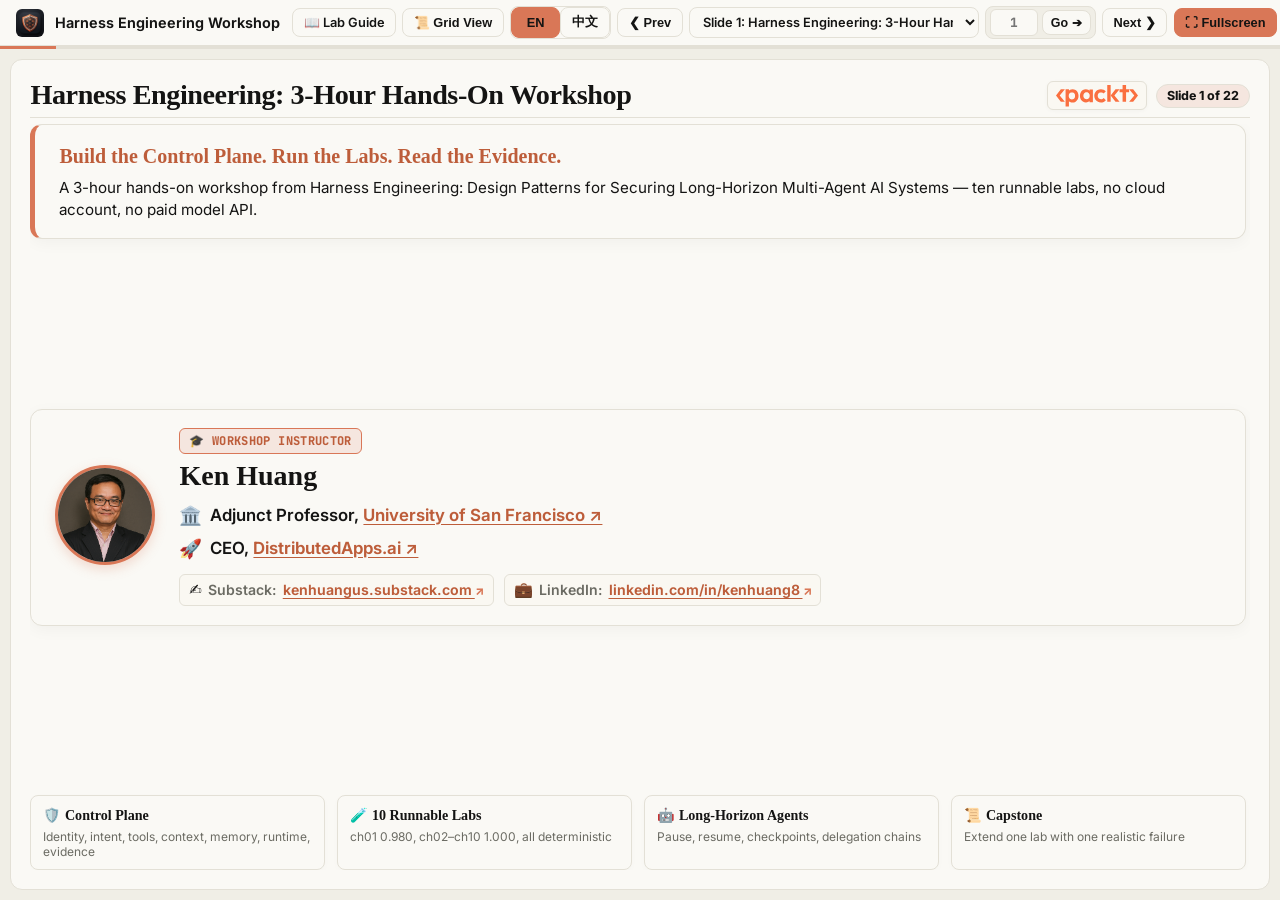
==== commit 5b107704: "Remodel workshop deck on the packt-harness slides model (slides.html, 22 slides, EN/ZH)" ====
--- a/index.html
+++ b/index.html
@@ -2,425 +2,24 @@
 <html lang="en">
 <head>
 <meta charset="UTF-8" />
-<meta name="viewport" content="width=device-width, initial-scale=1.0, maximum-scale=1.0, user-scalable=no" />
-<title>Harness Engineering — 3-Hour Hands-On Workshop</title>
-<meta name="description" content="A 3-hour hands-on workshop from Harness Engineering: Design Patterns for Securing Long-Horizon Multi-Agent AI Systems, by Ken Huang. Ten runnable labs, no cloud account, no paid model API." />
-<link rel="icon" type="image/svg+xml" href="assets/favicon.svg" />
-<link rel="icon" type="image/png" sizes="32x32" href="assets/favicon-32.png" />
-<link rel="icon" href="assets/favicon.ico" sizes="any" />
-<link rel="apple-touch-icon" href="assets/apple-touch-icon.png" />
-<meta name="theme-color" content="#0b0e14" />
-<link rel="preconnect" href="https://fonts.googleapis.com" />
-<link rel="preconnect" href="https://fonts.gstatic.com" crossorigin />
-<link href="https://fonts.googleapis.com/css2?family=Space+Grotesk:wght@400;500;600;700&family=Inter:wght@400;500;600;700&family=Kalam:wght@400;700&family=Noto+Sans+SC:wght@400;500;600;700&display=swap" rel="stylesheet" />
-<link rel="stylesheet" href="assets/style.css" />
+<meta name="viewport" content="width=device-width, initial-scale=1.0" />
+<title>Harness Engineering Workshop — 3-Hour Hands-On Slides</title>
+<meta http-equiv="refresh" content="0; url=slides.html#1" />
+<link rel="icon" type="image/svg+xml" href="favicon.svg" />
+<style>
+body{font-family:Inter,system-ui,sans-serif;background:#F0EEE6;color:#141413;margin:0}
+main{max-width:720px;margin:0 auto;padding:4rem 1.5rem;text-align:center}
+h1{font-family:Georgia,serif;font-size:2.2rem}
+a{color:#D97757;font-weight:700}
+.btn{display:inline-block;background:#D97757;color:#141413;padding:.7rem 1.4rem;border-radius:8px;text-decoration:none;margin:.4rem}
+</style>
 </head>
 <body>
-
-<header class="bar">
-  <span class="bar__brand"><span class="bar__logo">◆</span> HARNESS WORKSHOP</span>
-  <span class="bar__title" id="slideTitle"></span>
-  <div class="bar__actions">
-    <div class="lang" role="group" aria-label="Language">
-      <button type="button" class="lang__btn" data-lang="en">EN</button>
-      <button type="button" class="lang__btn" data-lang="zh">中文</button>
-    </div>
-    <button class="bar__btn" id="fsBtn" aria-label="Toggle Fullscreen (F)" title="Toggle Fullscreen (F)">
-      <svg class="icon icon--expand" viewBox="0 0 24 24" width="16" height="16" fill="none" stroke="currentColor" stroke-width="2" stroke-linecap="round" stroke-linejoin="round" aria-hidden="true"><path d="M8 3H5a2 2 0 0 0-2 2v3m18 0V5a2 2 0 0 0-2-2h-3m0 18h3a2 2 0 0 0 2-2v-3M3 16v3a2 2 0 0 0 2 2h3"/></svg>
-      <svg class="icon icon--compress" viewBox="0 0 24 24" width="16" height="16" fill="none" stroke="currentColor" stroke-width="2" stroke-linecap="round" stroke-linejoin="round" aria-hidden="true"><path d="M8 3v3a2 2 0 0 1-2 2H3m18 0h-3a2 2 0 0 1-2-2V3m0 18v-3a2 2 0 0 1 2-2h3M3 16h3a2 2 0 0 1 2 2v3"/></svg>
-      <span class="bar__btn-label" data-i18n="ui.fullscreen">Full Screen</span>
-    </button>
-    <a class="bar__cta" href="labs.html" data-i18n="ui.launch">Lab Guide ↗</a>
-  </div>
-</header>
-
-<main class="deck" id="deck">
-
-  <!-- ============ 1 · TITLE ============ -->
-  <section class="slide slide--title" data-title="">
-    <div class="slide__in center">
-      <div class="hero__grid"></div>
-      <span class="eyebrow">Hands-On Workshop · 3 Hours · 10 Labs</span>
-      <h1 class="hero__title">Harness Engineering</h1>
-      <p class="hero__acronym">Design Patterns for Securing <b>Long-Horizon</b> Multi-Agent AI Systems</p>
-      <p class="hero__sub">Build the control plane. Run the labs. Read the evidence.</p>
-      <p class="hero__by">Presented by <strong>Ken Huang</strong><br/>Fellow &amp; Co-Chair of CSA AI Safety Working Groups · CEO, DistributedApps.ai</p>
-      <a class="hero__site" href="https://github.com/kenhuangus/Harness-Engineering-Design-Patterns" target="_blank" rel="noopener">github.com/kenhuangus/Harness-Engineering-Design-Patterns ↗</a>
-    </div>
-  </section>
-
-  <!-- ============ 2 · ABOUT ============ -->
-  <section class="slide" data-title="About Speaker">
-    <div class="slide__in">
-      <span class="kicker">About Speaker</span>
-      <h2 class="h2">Ken Huang, CISSP</h2>
-      <div class="about">
-        <ul class="about__list">
-          <li><span>📚</span> <span>AI Book Author &amp; Speaker (Harness Engineering, MAESTRO)</span></li>
-          <li><span>🎓</span> <span>Adjunct Professor, University of San Francisco</span></li>
-          <li><span>🛡️</span> <span>OWASP AIVSS Project Lead</span></li>
-          <li><span>🤝</span> <span>Fellow &amp; Co-Chair of two CSA AI Safety Working Groups</span></li>
-          <li><span>🔟</span> <span>Core Member, OWASP Top 10 for LLM Applications</span></li>
-          <li><span>🏛️</span> <span>AIUC-1 Consortium Member</span></li>
-          <li><span>🔬</span> <span>Grant Review Member for Schmidt Sciences</span></li>
-          <li><span>🧑‍🏫</span> <span>EC-Council Instructor — Generative AI for Cyber Security</span></li>
-          <li><span>🚀</span> <span>CEO of</span> <a class="link" href="https://distributedapps.ai/" target="_blank" rel="noopener noreferrer">DistributedApps.ai</a></li>
-        </ul>
-        <div class="about__books-card">
-          <div class="about__books-header">
-            <span>📚 The book for this workshop</span>
-            <a href="https://www.amazon.com/dp/B0HF3F86YM" target="_blank" rel="noopener noreferrer">Amazon Page ➔</a>
-          </div>
-          <div style="padding:1rem;display:flex;gap:1rem;align-items:center">
-            <a href="https://www.amazon.com/dp/B0HF3F86YM" target="_blank" rel="noopener noreferrer"><img src="assets/images/books/harness_engineering.jpg" alt="Harness Engineering book cover" style="width:150px" /></a>
-            <div>
-              <p style="margin:.2rem 0"><strong>Harness Engineering</strong></p>
-              <p style="margin:.2rem 0">Design Patterns for Securing Long-Horizon Multi-Agent AI Systems</p>
-              <p style="margin:.2rem 0">Packt · 10 chapters · Ken Huang</p>
-              <p style="margin:.2rem 0">Companion labs: <a class="link" href="https://github.com/kenhuangus/Harness-Engineering-Design-Patterns" target="_blank" rel="noopener">Harness-Engineering-Design-Patterns</a></p>
-            </div>
-          </div>
-        </div>
-      </div>
-    </div>
-  </section>
-
-  <!-- ============ 3 · THESIS ============ -->
-  <section class="slide" data-title="The Thesis">
-    <div class="slide__in">
-      <span class="kicker">The Thesis · Chapter 1</span>
-      <h2 class="h2">The harness is the control plane. Not the prompt.</h2>
-      <p class="lead">A long-horizon agent reads new context, delegates to new agents, resumes tomorrow, and changes memory. A prompt cannot check those transitions. A harness can.</p>
-      <div class="labgrid--3">
-        <div class="card"><h3 class="h3">What the harness mediates</h3><p>What agents may know, remember, decide, delegate, execute, observe, resume, and improve.</p></div>
-        <div class="card"><h3 class="h3">How you judge it</h3><p>Every control leaves evidence: a decision, a checkpoint, a ledger entry, a trace envelope, a hash.</p></div>
-        <div class="card"><h3 class="h3">How you improve it</h3><p>Hill climbing with mandatory gates. A step counts only when the score rises and identity, intent, tool, runtime, and evidence gates stay in place.</p></div>
-      </div>
-      <p class="lead" style="margin-top:1rem">Today you run that argument as code. No cloud account. No paid model API. No live secrets. Python 3.11+ and the standard library only.</p>
-    </div>
-  </section>
-
-  <!-- ============ 4 · AGENDA ============ -->
-  <section class="slide" data-title="Agenda · 180 Minutes">
-    <div class="slide__in">
-      <span class="kicker">Agenda · 180 Minutes</span>
-      <h2 class="h2">Four blocks. Ten labs. One capstone.</h2>
-      <div class="timeline">
-        <div class="card"><div class="t-time">0:00–0:10</div><div class="t-name">Setup</div><p>Clone, install, run all 10 labs. Green check before Block A.</p></div>
-        <div class="card"><div class="t-time">0:10–0:45</div><div class="t-name">Block A · Ch 1–2</div><p>Control plane. Graduated autonomy.</p></div>
-        <div class="card"><div class="t-time">0:45–1:25</div><div class="t-name">Block B · Ch 3–5</div><p>Identity. Intent. Context.</p></div>
-        <div class="card"><div class="t-time">1:25–2:05</div><div class="t-name">Block C · Ch 6–8</div><p>Memory. Observability. Runtime steering.</p></div>
-        <div class="card"><div class="t-time">2:05–2:45</div><div class="t-name">Block D · Ch 9–10</div><p>Fleet. Data governance. Capstone.</p></div>
-        <div class="card"><div class="t-time">2:45–3:00</div><div class="t-name">Debrief</div><p>Production mapping. What to do Monday.</p></div>
-      </div>
-      <p class="lead">Each block follows the same rhythm: 10 minutes of concept, 20–25 minutes of hands-on lab, 5 minutes of evidence review. The lab guide lists every command and every expected result.</p>
-    </div>
-  </section>
-
-  <!-- ============ 5 · SETUP ============ -->
-  <section class="slide" data-title="Setup · 10 Minutes">
-    <div class="slide__in">
-      <span class="kicker">Setup · 0:00–0:10</span>
-      <h2 class="h2">Get to a green run before Block A</h2>
-      <div class="code">git clone https://github.com/kenhuangus/Harness-Engineering-Design-Patterns.git
-cd Harness-Engineering-Design-Patterns
-python3 -m venv .venv &amp;&amp; source .venv/bin/activate
-python -m pip install -e .
-python -m harnesslab.cli list
-python -m harnesslab.cli run all</div>
-      <ul class="check">
-        <li><b>Check 1:</b> <code>harnesslab list</code> shows ch01–ch10.</li>
-        <li><b>Check 2:</b> <code>run all</code> prints PASS for all 10 chapters. ch01 scores 0.980. ch02–ch10 score 1.000.</li>
-        <li><b>Check 3:</b> <code>python -m unittest discover -s tests</code> prints OK, 5 tests.</li>
-      </ul>
-      <p class="lead">Stuck on install? Use a virtual environment. System Python on Debian/Ubuntu refuses <code>pip install</code> outside a venv (PEP 668). No API key, no account, and no network call is needed after the clone.</p>
-    </div>
-  </section>
-
-  <!-- ============ 6 · BLOCK A CONCEPT ============ -->
-  <section class="slide" data-title="Block A · Ch 1 Control Plane">
-    <div class="slide__in">
-      <span class="kicker">Block A · 0:10–0:45 · Chapter 1</span>
-      <h2 class="h2">Eight planes. One unsafe swarm.</h2>
-      <p class="lead">Chapter 1 starts with <code>shared-deploy-swarm</code>: a planner, researcher, coder, and deployer share one broad credential, mix public issue comments with internal notes, and deploy with no checkpoint. The lab maps that swarm to a secure harness.</p>
-      <div class="labgrid--3">
-        <div class="card"><h3 class="h3">Identity · Intent · Tools</h3><p>Named agents. Purpose-bound contracts. Registered tools with risk and data class.</p></div>
-        <div class="card"><h3 class="h3">Context · Memory</h3><p>Trust tiers and provenance. A firewall on durable memory writes.</p></div>
-        <div class="card"><h3 class="h3">Runtime · Evidence · Governance</h3><p>Checkpoints and pause. A control-evidence matrix. Hill-climb rules that keep mandatory gates.</p></div>
-      </div>
-      <p class="lead">Book sections 1.1–1.12: the new problem, the control plane, the vocabulary, threat modeling, benchmarks, and hill climbing as controlled improvement.</p>
-    </div>
-  </section>
-
-  <!-- ============ 7 · LAB A1 ============ -->
-  <section class="slide slide--alt" data-title="Lab A1 · ch01">
-    <div class="slide__in">
-      <span class="kicker">Lab A1 · Chapter 1 · 15 minutes</span>
-      <h2 class="h2">Run ch01. Read the decisions, not the summary.</h2>
-      <div class="code">python -m harnesslab.cli run ch01 --json &gt; ch01.json
-python -m chapters.ch01.run</div>
-      <ul class="check">
-        <li><b>Find:</b> the safe patch to the internal repo — allowed, because intent, tool gateway, budget, and data routing agree.</li>
-        <li><b>Find:</b> five blocked or escalated paths — poisoned memory write, vault read, deploy attempt, privileged operation, unapproved egress.</li>
-        <li><b>Find:</b> the quarantined external comment — injection markers plus the lethal-trifecta pattern (private data + tool + external sink).</li>
-        <li><b>Find:</b> the checkpoint before deployment, and the hill-climb path 0.24 → 0.96 across six accepted candidates.</li>
-      </ul>
-      <p class="lead">Expected result: <span class="score">PASS, score 0.980</span>. Compare your run with the committed evidence in <code>chapters/ch01/LabResult/</code>.</p>
-    </div>
-  </section>
-
-  <!-- ============ 8 · CH2 CONCEPT ============ -->
-  <section class="slide" data-title="Block A · Ch 2 Autonomy">
-    <div class="slide__in">
-      <span class="kicker">Block A · Chapter 2 · The Reversibility Test</span>
-      <h2 class="h2">Autonomy is a ladder, not a switch.</h2>
-      <p class="lead">Chapter 2 sorts actions by reversibility: read-only, reversible write, costly reversible, irreversible. A read is not a customer email. A customer email is not a deleted record. Each level gets its own control.</p>
-      <div class="labgrid--3">
-        <div class="card"><h3 class="h3">Automatic</h3><p>Low-risk work runs. Capability budgets cap the spend per run and across runs.</p></div>
-        <div class="card"><h3 class="h3">Supervised</h3><p>Externally visible work queues for a human. The approval packet binds the decision to the exact payload.</p></div>
-        <div class="card"><h3 class="h3">Blocked</h3><p>Some controls are non-waivable. No reviewer may approve secret access by waiver.</p></div>
-      </div>
-      <p class="lead">Book section 2.13, the Autonomy Review Board: mission, action catalog, approval workflow, budgets, long-horizon controls, evidence. Use it in the capstone to judge your own extension.</p>
-    </div>
-  </section>
-
-  <!-- ============ 9 · LAB A2 ============ -->
-  <section class="slide slide--alt" data-title="Lab A2 · ch02">
-    <div class="slide__in">
-      <span class="kicker">Lab A2 · Chapter 2 · 15 minutes</span>
-      <h2 class="h2">Run ch02. Watch the budget run out.</h2>
-      <div class="code">python -m harnesslab.cli run ch02 --json</div>
-      <ul class="check">
-        <li><b>Find:</b> the reversible patch — allowed. The customer communication — queued for review, not sent.</li>
-        <li><b>Find:</b> the budget-exhaustion denial, and the blocked irreversible customer-data action.</li>
-        <li><b>Find:</b> the rejected secret-access waiver, the renewed long-running lease after expiry, and the rollback hook after the reversible write.</li>
-      </ul>
-      <p class="lead">Expected result: <span class="score">PASS, score 1.000</span>. Discussion: which of your own agent actions belong on each rung, and what is the maximum harm one run may cause before it stops?</p>
-    </div>
-  </section>
-
-  <!-- ============ 10 · BLOCK B CONCEPT ============ -->
-  <section class="slide" data-title="Block B · Ch 3 Identity + Ch 4 Intent">
-    <div class="slide__in">
-      <span class="kicker">Block B · 0:45–1:25 · Chapters 3–4</span>
-      <h2 class="h2">Who is acting, and for what purpose?</h2>
-      <p class="lead">Chapter 3 replaces shared tokens with per-agent and per-task identity: short-lived, audience-bound, revocable credentials, with a delegation chain that names the parent. Chapter 4 binds the run to an intent contract: tools, data, risk, evidence, and when reauthorization is required.</p>
-      <div class="labgrid">
-        <div class="card"><h3 class="h3">Identity envelope</h3><p>Agent, task, credential, delegation, audience, resource. Verification needs both the allow and the deny: the same credential must work for ticketing and fail for the repo.</p></div>
-        <div class="card"><h3 class="h3">Intent contract</h3><p>“Help with billing” is not an all-access pass. Drift is detected when the run reads new context, resumes, or follows a subgoal outside the approved purpose. Objective hijacking is a drift case, not a new category.</p></div>
-      </div>
-      <p class="lead">Book sections 3.3–3.10 and 4.2–4.7. Long-horizon point: credentials expire, pause, resume, and renew. Intent expires too, and resume must revalidate it.</p>
-    </div>
-  </section>
-
-  <!-- ============ 11 · LAB B1 ============ -->
-  <section class="slide slide--alt" data-title="Lab B1 · ch03 + ch04">
-    <div class="slide__in">
-      <span class="kicker">Lab B1 · Chapters 3–4 · 20 minutes</span>
-      <h2 class="h2">Run ch03, then ch04. Trace one credential.</h2>
-      <div class="code">python -m harnesslab.cli run ch03 --json
-python -m harnesslab.cli run ch04 --json</div>
-      <ul class="check">
-        <li><b>ch03:</b> four agent identities (planner, reader, patcher, auditor), separate task identities, audience mismatch on the repo, expired credential denied, delegation chain <code>agent-planner → agent-patcher</code>, revocation denied on re-use.</li>
-        <li><b>ch04:</b> the billing remediation agent stays inside its purpose. Tool scope, data scope, risk, evidence, stale goals, and resume state are each checked. Work outside the purpose needs a new authorization.</li>
-      </ul>
-      <p class="lead">Expected results: <span class="score">PASS, 1.000</span> for both. Exercise: write the intent contract for one workflow you own — tools, data, risk ceiling, evidence, expiry — in five lines.</p>
-    </div>
-  </section>
-
-  <!-- ============ 12 · CH5 CONCEPT ============ -->
-  <section class="slide" data-title="Block B · Ch 5 Context">
-    <div class="slide__in">
-      <span class="kicker">Block B · Chapter 5 · Trust Tiers</span>
-      <h2 class="h2">Context is a security boundary.</h2>
-      <p class="lead">Chapter 5 asks which classified, provenance-bound, freshness-checked context is safe to release into this step of this run. Relevance is not authority. A public issue comment can be relevant and still carry instructions.</p>
-      <div class="labgrid--3">
-        <div class="card"><h3 class="h3">Trust tiers</h3><p>Release only fresh, trusted context. Provenance must be able to testify where each item came from.</p></div>
-        <div class="card"><h3 class="h3">Quarantine</h3><p>External material is isolated, not deleted. Quarantine evidence is preserved for review.</p></div>
-        <div class="card"><h3 class="h3">Lethal trifecta</h3><p>Private data + tool access + external sink, in one step, is blocked. Each part alone looks harmless.</p></div>
-      </div>
-      <p class="lead">Book sections 5.4–5.9: trust tiers, provenance, isolation and quarantine, poisoning in RAG, tools, and subagents, profile-based configuration, compaction and refresh.</p>
-    </div>
-  </section>
-
-  <!-- ============ 13 · LAB B2 ============ -->
-  <section class="slide slide--alt" data-title="Lab B2 · ch05">
-    <div class="slide__in">
-      <span class="kicker">Lab B2 · Chapter 5 · 15 minutes</span>
-      <h2 class="h2">Run ch05. Quarantine the poisoned item.</h2>
-      <div class="code">python -m harnesslab.cli run ch05 --json</div>
-      <ul class="check">
-        <li><b>Find:</b> the high-assurance context profile selected, and only fresh trusted context released.</li>
-        <li><b>Find:</b> the external item quarantined with its findings, and the lethal-trifecta egress blocked.</li>
-        <li><b>Find:</b> the checkpoint taken for the long-running agent, with quarantine evidence persisted.</li>
-      </ul>
-      <p class="lead">Expected result: <span class="score">PASS, score 1.000</span>. Discussion: where does untrusted text enter your own pipeline — tickets, web pages, tool output, subagent summaries — and which tier does each source sit in?</p>
-    </div>
-  </section>
-
-  <!-- ============ 14 · BLOCK C CONCEPT ============ -->
-  <section class="slide" data-title="Block C · Ch 6 Memory + Ch 7 Observability">
-    <div class="slide__in">
-      <span class="kicker">Block C · 1:25–2:05 · Chapters 6–7</span>
-      <h2 class="h2">Memory changes future behavior. Traces prove it.</h2>
-      <p class="lead">Chapter 6 gates memory writes: candidate state becomes authorized memory only through a firewall, a ledger, and a handoff path. Chapter 7 turns traces into evidence: decision traces, evidence envelopes, artifact hashes, and evals as executable risk controls.</p>
-      <div class="labgrid">
-        <div class="card"><h3 class="h3">Memory firewall + ledger</h3><p>Writes are gated by source trust. Promotion goes through handoff. Tenants are isolated. Records expire by TTL. Poisoned memory is tombstoned on rollback, not silently edited.</p></div>
-        <div class="card"><h3 class="h3">Evidence traces</h3><p>Redacted spans, sealed evidence, replay bundles. A benchmark regression is proof, not an opinion. Recursive self-improvement stops at a governance boundary.</p></div>
-      </div>
-      <p class="lead">Book sections 6.3–6.7 and 7.2–7.9. Long-horizon point: memory and traces outlive the run that created them. That is why both need a control plane.</p>
-    </div>
-  </section>
-
-  <!-- ============ 15 · LAB C1 ============ -->
-  <section class="slide slide--alt" data-title="Lab C1 · ch06 + ch07">
-    <div class="slide__in">
-      <span class="kicker">Lab C1 · Chapters 6–7 · 20 minutes</span>
-      <h2 class="h2">Run ch06, then ch07. Follow one memory record.</h2>
-      <div class="code">python -m harnesslab.cli run ch06 --json
-python -m harnesslab.cli run ch07 --json</div>
-      <ul class="check">
-        <li><b>ch06:</b> a gated write, a handoff promotion, a ledger entry, tenant isolation, a TTL expiry, and a tombstone on rollback. A poisoned write is denied before it becomes durable behavior.</li>
-        <li><b>ch07:</b> a risky action observed with redacted traces, evidence sealed with artifact hashes, a replay bundle built, a benchmark regression detected, and a hill-climbing eval loop governed.</li>
-      </ul>
-      <p class="lead">Expected results: <span class="score">PASS, 1.000</span> for both. Exercise: name the one artifact from each lab an auditor would ask for first, and why.</p>
-    </div>
-  </section>
-
-  <!-- ============ 16 · CH8 CONCEPT ============ -->
-  <section class="slide" data-title="Block C · Ch 8 Runtime Steering">
-    <div class="slide__in">
-      <span class="kicker">Block C · Chapter 8 · After the Run Starts</span>
-      <h2 class="h2">Steer a run that is already in motion.</h2>
-      <p class="lead">Chapters 1–7 shape a run before it starts. Chapter 8 covers the rest: a ticket gains a hostile comment mid-run, a tool is reclassified, a new policy lands while the agent is halfway through a task. The harness must intervene without destroying forensic evidence.</p>
-      <div class="labgrid--3">
-        <div class="card"><h3 class="h3">Observe → warn → pause</h3><p>Intervention is graded. Not every signal is a kill.</p></div>
-        <div class="card"><h3 class="h3">Block → kill → contain</h3><p>Unsafe output is blocked. A retrying subtask is killed. A compromised part is contained.</p></div>
-        <div class="card"><h3 class="h3">Recover → replay → compensate</h3><p>Resume from a checkpoint. Replay the evidence. Roll back with compensation. Bounded policy overlays expire.</p></div>
-      </div>
-      <p class="lead">Book sections 8.1–8.5: approvals to interrupts, runtime policy injection, circuit breakers and kill switches, containment, checkpoints, replay, fork, and rollback.</p>
-    </div>
-  </section>
-
-  <!-- ============ 17 · LAB C2 ============ -->
-  <section class="slide slide--alt" data-title="Lab C2 · ch08">
-    <div class="slide__in">
-      <span class="kicker">Lab C2 · Chapter 8 · 15 minutes</span>
-      <h2 class="h2">Run ch08. Pause the run, keep the evidence.</h2>
-      <div class="code">python -m harnesslab.cli run ch08 --json</div>
-      <ul class="check">
-        <li><b>Find:</b> the warning on hostile context, then the pause, the blocked unsafe output, and the killed retrying subtask.</li>
-        <li><b>Find:</b> recovery from checkpoint, replay of evidence, safe rollback with compensation, and the bounded policy overlay expiring before completion.</li>
-      </ul>
-      <p class="lead">Expected result: <span class="score">PASS, score 1.000</span>. Discussion: in your own platform, who can pause a live run, and does the pause preserve a resumable state?</p>
-    </div>
-  </section>
-
-  <!-- ============ 18 · BLOCK D CONCEPT ============ -->
-  <section class="slide" data-title="Block D · Ch 9 Fleet + Ch 10 Governance">
-    <div class="slide__in">
-      <span class="kicker">Block D · 2:05–2:45 · Chapters 9–10</span>
-      <h2 class="h2">One safe agent is not a safe fleet.</h2>
-      <p class="lead">Chapter 9 admits work before executing it: tenant bulkheads, fair admission, back-pressure, idempotent retries, compromised-worker containment, capacity governance. Chapter 10 makes data governance runtime: classification is a fact carried through tools, memory, traces, and output — not a note in a policy document.</p>
-      <div class="labgrid">
-        <div class="card"><h3 class="h3">Fleet</h3><p>Work is admitted, queued, and leased. Back-pressure is a signal. Retries repeat only idempotent actions. A compromised worker is quarantined, not trusted to self-report.</p></div>
-        <div class="card"><h3 class="h3">Data governance</h3><p>Labels persist across resume. Egress and residency are checked at runtime. Secret leakage escalates. Erasure is proved across memory and trace evidence.</p></div>
-      </div>
-      <p class="lead">Book sections 9.2–9.8 and 10.3–10.10. Long-horizon point: scale and data handling are where a demo that looked safe becomes a system that fails quietly.</p>
-    </div>
-  </section>
-
-  <!-- ============ 19 · LAB D ============ -->
-  <section class="slide slide--alt" data-title="Lab D · ch09 + ch10">
-    <div class="slide__in">
-      <span class="kicker">Lab D · Chapters 9–10 · 20 minutes</span>
-      <h2 class="h2">Run ch09, then ch10. Break the fleet on purpose.</h2>
-      <div class="code">python -m harnesslab.cli run ch09 --json
-python -m harnesslab.cli run ch10 --json</div>
-      <ul class="check">
-        <li><b>ch09:</b> tenant bulkheads, queues, quotas, rate-limit back-pressure, an idempotent retry, a quarantined compromised worker, and a capacity epoch.</li>
-        <li><b>ch10:</b> labeled data routed through approved profiles, unsafe egress blocked, residency drift blocked, secret leakage escalated, labels persisted across resume, erasure proved.</li>
-      </ul>
-      <p class="lead">Expected results: <span class="score">PASS, 1.000</span> for both. These two labs are the capstone input: pick one failure from either lab and extend it.</p>
-    </div>
-  </section>
-
-  <!-- ============ 20 · CAPSTONE ============ -->
-  <section class="slide" data-title="Capstone · Extend One Lab">
-    <div class="slide__in">
-      <span class="kicker">Capstone · 2:25–2:45 · 20 minutes</span>
-      <h2 class="h2">Extend one lab with one realistic failure.</h2>
-      <p class="lead">Pick one. Implement it in the chapter scenario, run it, and show the new decision in the JSON. The control must preserve useful agency while the run stays bounded, justified, traced, interruptible, and recoverable.</p>
-      <div class="labgrid--3">
-        <div class="card"><h3 class="h3">1 · Stale approval</h3><p>An approval granted before a pause is used after resume. Require reauthorization.</p></div>
-        <div class="card"><h3 class="h3">2 · Borrowed credential</h3><p>A subagent uses its parent credential. Deny it; issue a task-scoped credential instead.</p></div>
-        <div class="card"><h3 class="h3">3 · Poisoned memory</h3><p>An untrusted source promotes a durable rule. Gate the write; tombstone the record.</p></div>
-        <div class="card"><h3 class="h3">4 · Thin trace</h3><p>A trace omits an artifact hash. Fail the eval until the envelope is complete.</p></div>
-        <div class="card"><h3 class="h3">5 · Unsafe retry</h3><p>A retry repeats a non-idempotent action. Make the retry idempotent or block it.</p></div>
-        <div class="card"><h3 class="h3">6 · Lost label</h3><p>A data label disappears before egress. Block egress until the label is restored.</p></div>
-      </div>
-      <p class="lead">Demo format, 2 minutes per team: the failure, the control, the decision in the JSON, and the artifact an auditor would read.</p>
-    </div>
-  </section>
-
-  <!-- ============ 21 · PRODUCTION ============ -->
-  <section class="slide slide--dark" data-title="Production Mapping">
-    <div class="slide__in">
-      <span class="kicker kicker--light">Debrief · 2:45–3:00</span>
-      <h2 class="h2 h2--light">Where each pattern lives in production</h2>
-      <p class="lead lead--light">Do not copy the lab code into production. Map each decision to the system that owns it, then ask what evidence would convince a reviewer that the control worked.</p>
-      <table class="ftable" style="color:#eceef2">
-        <thead><tr><th>Lab control</th><th>Production owner</th><th>Evidence to demand</th></tr></thead>
-        <tbody>
-          <tr><td>Credential broker, delegation chain</td><td>Identity plane / model gateway</td><td>Audience-bound credential, revocation record</td></tr>
-          <tr><td>Intent contract, drift detection</td><td>Workflow engine / policy engine</td><td>Contract version, reauthorization event</td></tr>
-          <tr><td>Context firewall, quarantine</td><td>Retrieval pipeline / tool gateway</td><td>Quarantine record with provenance</td></tr>
-          <tr><td>Memory firewall, ledger</td><td>Memory service</td><td>Ledger entry, tombstone on rollback</td></tr>
-          <tr><td>Trace envelope, evals</td><td>Observability backend / CI</td><td>Artifact hash, regression result</td></tr>
-          <tr><td>Pause, checkpoint, rollback</td><td>Runtime / platform service</td><td>Checkpoint id, resume validation</td></tr>
-          <tr><td>Bulkheads, quotas, idempotency</td><td>Fleet scheduler</td><td>Admission record, retry key</td></tr>
-          <tr><td>Classification, egress, erasure</td><td>Data governance gateway</td><td>Label lineage, erasure proof</td></tr>
-        </tbody>
-      </table>
-    </div>
-  </section>
-
-  <!-- ============ 22 · CLOSE ============ -->
-  <section class="slide slide--dark" data-title="Close">
-    <div class="slide__in">
-      <div class="contact">
-        <div>
-          <span class="kicker kicker--light">Close · What to do Monday</span>
-          <h2 class="h2 h2--light">Leave with one contract, not ten terms.</h2>
-          <p class="lead lead--light">1 · Pick one agent workflow you own. 2 · Write its intent contract: tools, data, risk ceiling, evidence, expiry. 3 · Run the matching HarnessLab chapter against it. 4 · Bring the gaps to an Autonomy Review Board (Chapter 2, section 2.13).</p>
-          <div class="sources">
-            <span class="sources__label">Resources</span>
-            <a href="https://github.com/kenhuangus/Harness-Engineering-Design-Patterns" target="_blank" rel="noopener">Labs repo — Harness-Engineering-Design-Patterns ↗</a>
-            <a href="https://www.amazon.com/dp/B0HF3F86YM" target="_blank" rel="noopener">Book — Harness Engineering (Packt) ↗</a>
-            <a href="labs.html">Lab Guide — full commands and expected results ↗</a>
-            <a href="https://kenhuangus.github.io/maestro-site/" target="_blank" rel="noopener">MAESTRO — the companion threat-modeling deck ↗</a>
-          </div>
-          <a class="btn btn--accent" href="https://github.com/kenhuangus/Harness-Engineering-Design-Patterns" target="_blank" rel="noopener">Clone the labs ↗</a>
-        </div>
-        <figure class="contact__card">
-          <img src="assets/contact-card.png" alt="Ken Huang contact card with QR code" />
-        </figure>
-      </div>
-    </div>
-  </section>
-
+<main>
+<h1>Harness Engineering — 3-Hour Hands-On Workshop</h1>
+<p>22 slides, modeled on the Packt Harness Engineering masterclass deck. Ten runnable labs from the book <em>Harness Engineering: Design Patterns for Securing Long-Horizon Multi-Agent AI Systems</em>, by Ken Huang.</p>
+<p><a class="btn" href="slides.html#1">Open the slides →</a> <a class="btn" href="labs.html">Lab Guide →</a></p>
+<p>If you are not redirected, open <a href="slides.html#1">slides.html#1</a>.</p>
 </main>
-
-<nav class="ctrl">
-  <button class="ctrl__btn" id="prevBtn" aria-label="Previous slide" data-i18n="ui.prev" data-i18n-aria="ui.prevAria">‹ Prev</button>
-  <div class="dots" id="dots"></div>
-  <span class="ctrl__count" id="count">1 / 22</span>
-  <button class="ctrl__btn ctrl__btn--accent" id="nextBtn" aria-label="Next slide" data-i18n="ui.next" data-i18n-aria="ui.nextAria">Next ›</button>
-</nav>
-<div class="progress" id="progress"></div>
-
-<script src="assets/i18n.js"></script>
-<script src="assets/rough.min.js"></script>
-<script src="assets/deck.js"></script>
 </body>
 </html>
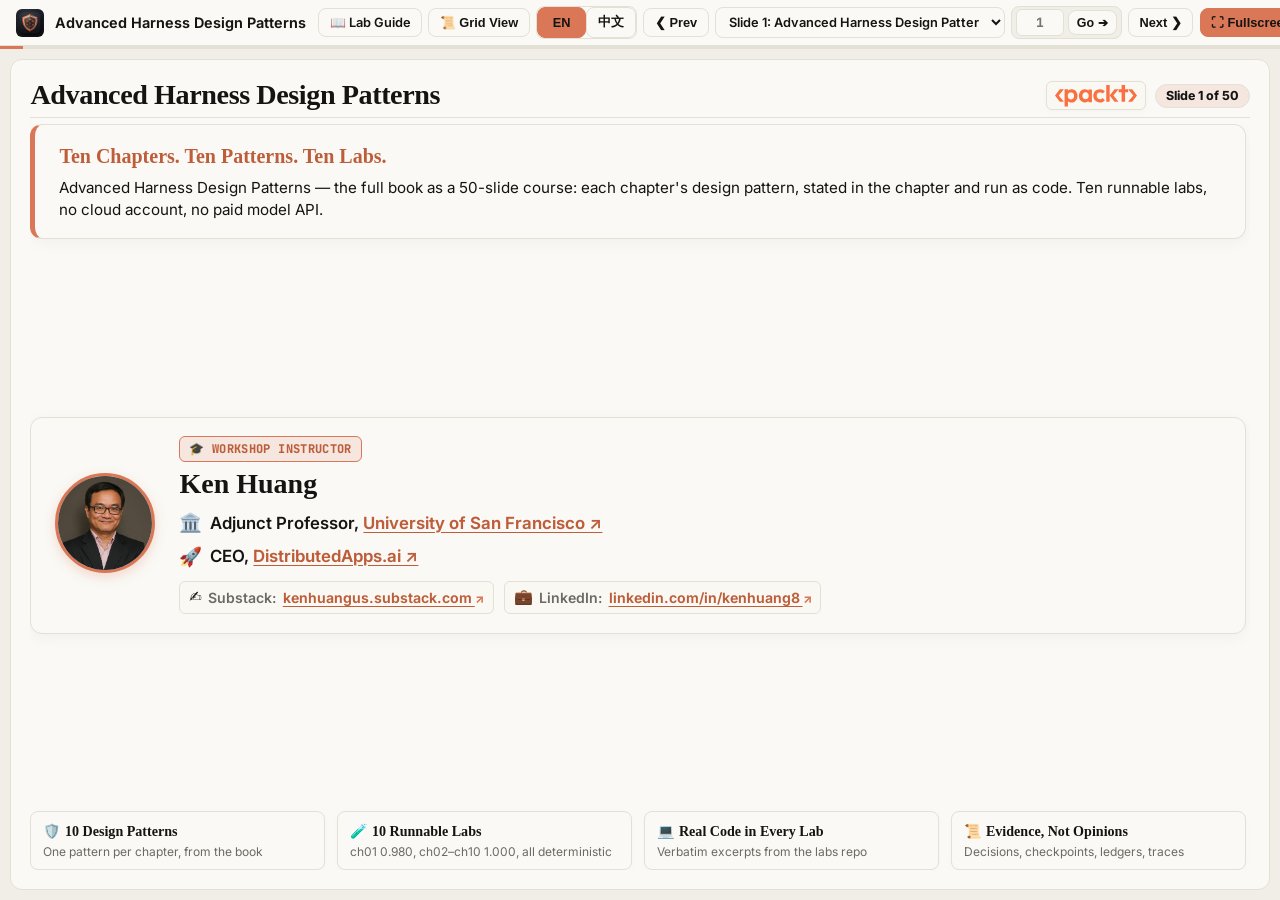
==== commit 78b8c202: "Advanced Harness Design Patterns: 50 slides, chapter theses + verbatim lab code (EN/ZH)" ====
--- a/index.html
+++ b/index.html
@@ -3,7 +3,7 @@
 <head>
 <meta charset="UTF-8" />
 <meta name="viewport" content="width=device-width, initial-scale=1.0" />
-<title>Harness Engineering Workshop — 3-Hour Hands-On Slides</title>
+<title>Advanced Harness Design Patterns — 50 Slides</title>
 <meta http-equiv="refresh" content="0; url=slides.html#1" />
 <link rel="icon" type="image/svg+xml" href="favicon.svg" />
 <style>
@@ -16,8 +16,8 @@
 </head>
 <body>
 <main>
-<h1>Harness Engineering — 3-Hour Hands-On Workshop</h1>
-<p>22 slides, modeled on the Packt Harness Engineering masterclass deck. Ten runnable labs from the book <em>Harness Engineering: Design Patterns for Securing Long-Horizon Multi-Agent AI Systems</em>, by Ken Huang.</p>
+<h1>Advanced Harness Design Patterns</h1>
+<p>50 slides, modeled on the Packt Harness Engineering masterclass deck. Ten chapters, ten design patterns, ten runnable labs from the book <em>Harness Engineering: Design Patterns for Securing Long-Horizon Multi-Agent AI Systems</em>, by Ken Huang. Every code slide is a verbatim excerpt from the labs repo.</p>
 <p><a class="btn" href="slides.html#1">Open the slides →</a> <a class="btn" href="labs.html">Lab Guide →</a></p>
 <p>If you are not redirected, open <a href="slides.html#1">slides.html#1</a>.</p>
 </main>
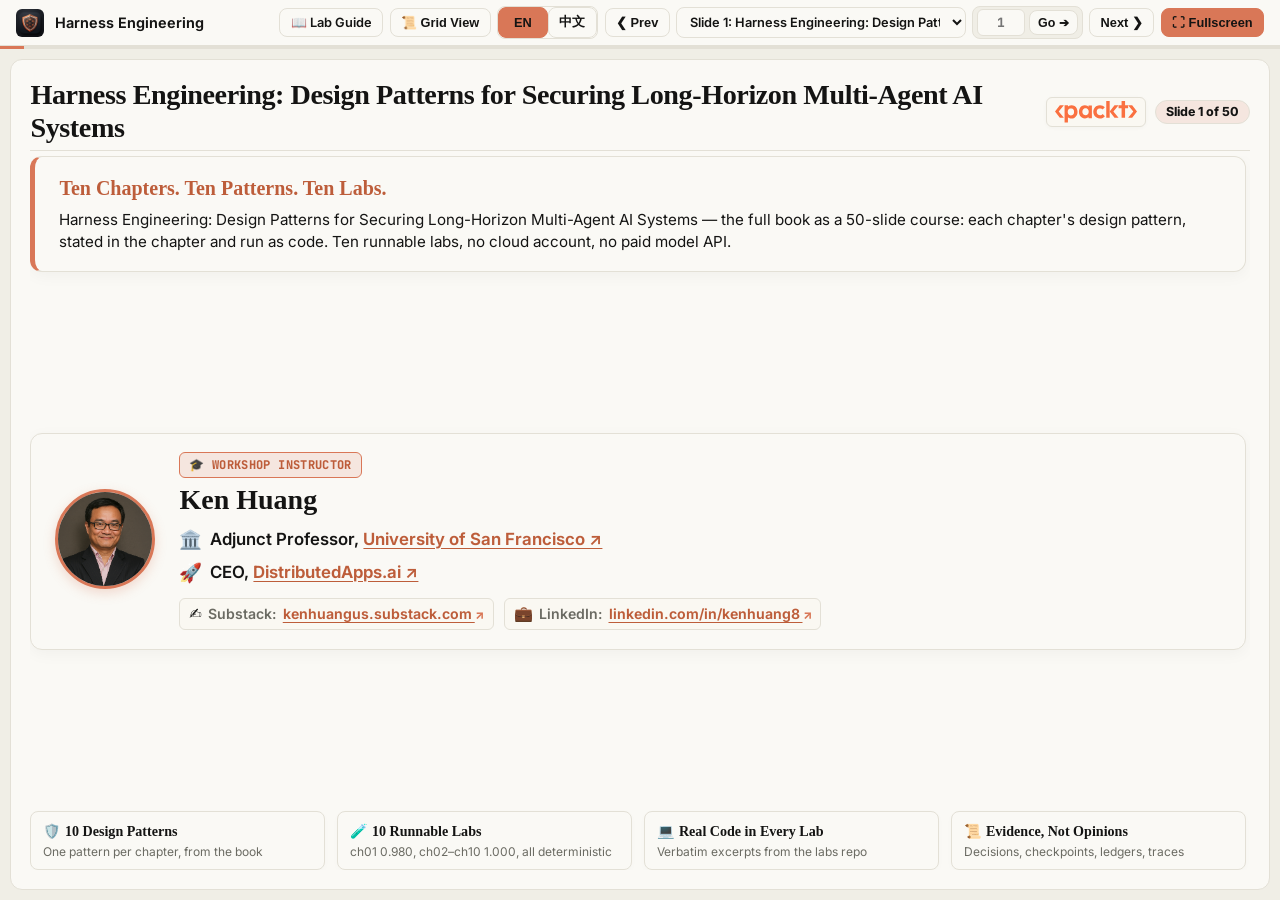
==== commit da6631f6: "Retitle course to the book title: Harness Engineering: Design Patterns for Securing Long-Horizon Mul" ====
--- a/index.html
+++ b/index.html
@@ -3,7 +3,7 @@
 <head>
 <meta charset="UTF-8" />
 <meta name="viewport" content="width=device-width, initial-scale=1.0" />
-<title>Advanced Harness Design Patterns — 50 Slides</title>
+<title>Harness Engineering: Design Patterns for Securing Long-Horizon Multi-Agent AI Systems — 50 Slides</title>
 <meta http-equiv="refresh" content="0; url=slides.html#1" />
 <link rel="icon" type="image/svg+xml" href="favicon.svg" />
 <style>
@@ -16,8 +16,8 @@
 </head>
 <body>
 <main>
-<h1>Advanced Harness Design Patterns</h1>
-<p>50 slides, modeled on the Packt Harness Engineering masterclass deck. Ten chapters, ten design patterns, ten runnable labs from the book <em>Harness Engineering: Design Patterns for Securing Long-Horizon Multi-Agent AI Systems</em>, by Ken Huang. Every code slide is a verbatim excerpt from the labs repo.</p>
+<h1>Harness Engineering: Design Patterns for Securing Long-Horizon Multi-Agent AI Systems</h1>
+<p>50 slides, modeled on the Packt Harness Engineering masterclass deck. Ten chapters, ten design patterns, ten runnable labs from the book by Ken Huang. Every code slide is a verbatim excerpt from the labs repo.</p>
 <p><a class="btn" href="slides.html#1">Open the slides →</a> <a class="btn" href="labs.html">Lab Guide →</a></p>
 <p>If you are not redirected, open <a href="slides.html#1">slides.html#1</a>.</p>
 </main>
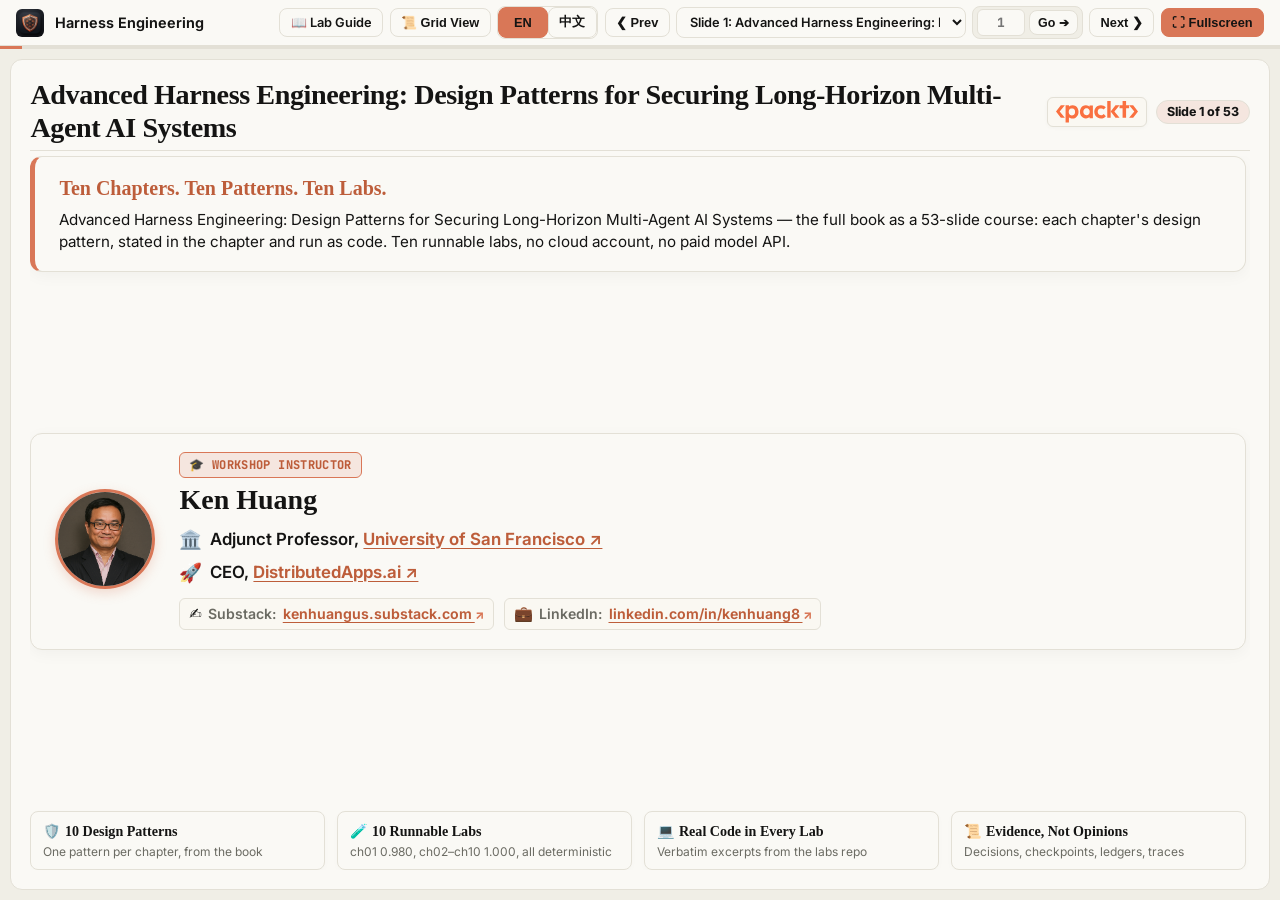
==== commit 41a6016b: "Advanced title; add reference architecture, measured adversarial results, implementation boundaries " ====
--- a/index.html
+++ b/index.html
@@ -3,7 +3,7 @@
 <head>
 <meta charset="UTF-8" />
 <meta name="viewport" content="width=device-width, initial-scale=1.0" />
-<title>Harness Engineering: Design Patterns for Securing Long-Horizon Multi-Agent AI Systems — 50 Slides</title>
+<title>Advanced Harness Engineering: Design Patterns for Securing Long-Horizon Multi-Agent AI Systems — 53 Slides</title>
 <meta http-equiv="refresh" content="0; url=slides.html#1" />
 <link rel="icon" type="image/svg+xml" href="favicon.svg" />
 <style>
@@ -16,8 +16,8 @@
 </head>
 <body>
 <main>
-<h1>Harness Engineering: Design Patterns for Securing Long-Horizon Multi-Agent AI Systems</h1>
-<p>50 slides, modeled on the Packt Harness Engineering masterclass deck. Ten chapters, ten design patterns, ten runnable labs from the book by Ken Huang. Every code slide is a verbatim excerpt from the labs repo.</p>
+<h1>Advanced Harness Engineering: Design Patterns for Securing Long-Horizon Multi-Agent AI Systems</h1>
+<p>53 slides, modeled on the Packt Harness Engineering masterclass deck. Ten chapters, ten design patterns, ten runnable labs from the book by Ken Huang. Every code slide is a verbatim excerpt from the labs repo.</p>
 <p><a class="btn" href="slides.html#1">Open the slides →</a> <a class="btn" href="labs.html">Lab Guide →</a></p>
 <p>If you are not redirected, open <a href="slides.html#1">slides.html#1</a>.</p>
 </main>
